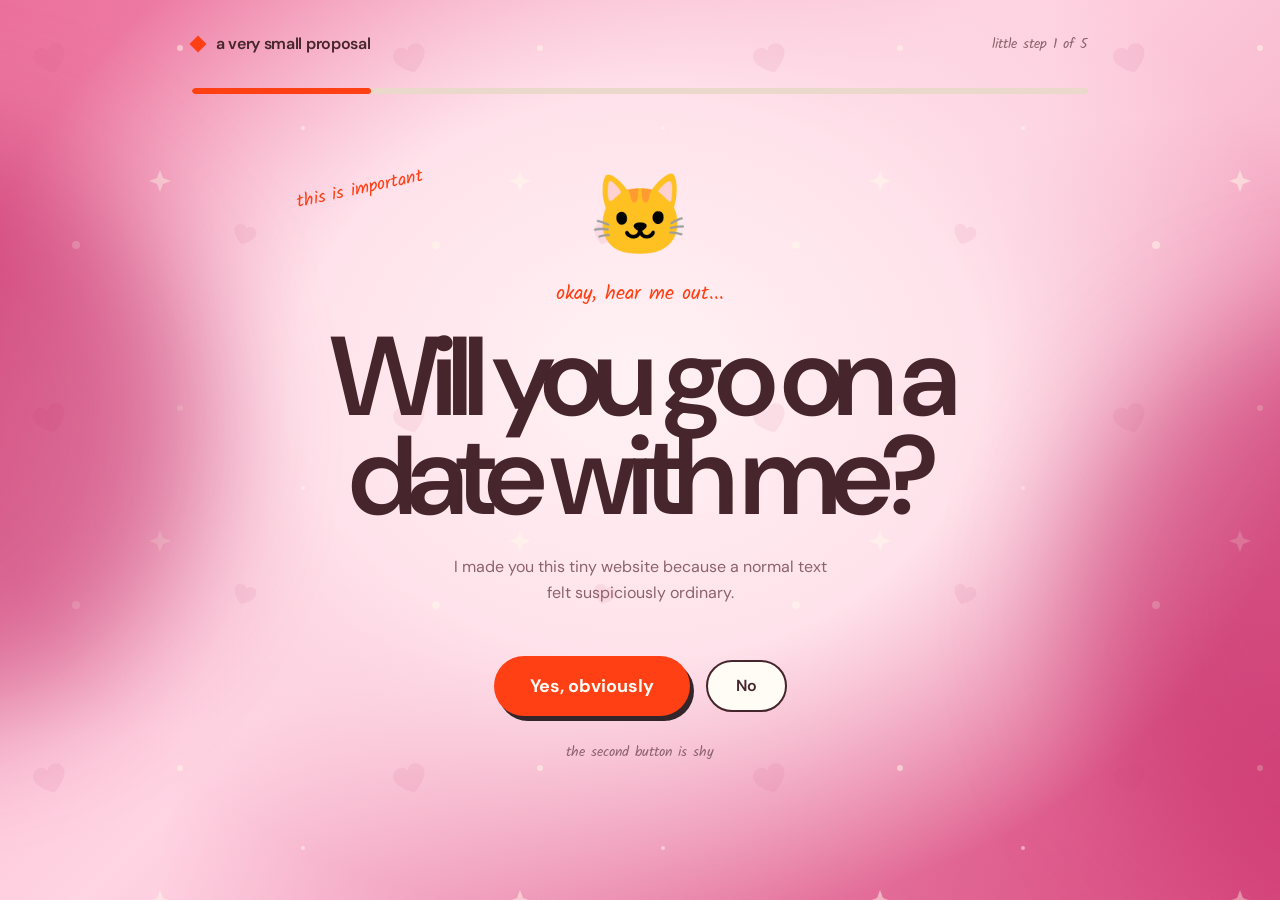
==== index.html @ 879fa272 "Add files via upload" ====
<!DOCTYPE html>
<html lang="en">
<head>
  <meta charset="UTF-8">
  <meta name="viewport" content="width=device-width, initial-scale=1.0, maximum-scale=1">
  <title>Will You Go On A Date?</title>
  <meta name="description" content="A very small proposal.">
  <link rel="preconnect" href="https://fonts.googleapis.com/">
  <link rel="preconnect" href="https://fonts.gstatic.com/" crossorigin>
  <link href="https://fonts.googleapis.com/css2?family=Inter:wght@400;500;600;700&display=swap" rel="stylesheet">
  <link rel="stylesheet" href="style.css">
  <style>
    .cat-fallback { font-size: 5rem; line-height: 1; margin-bottom: 1.5rem; }
    button:disabled { opacity: .45; cursor: not-allowed; transform: none !important; }
  </style>
</head>
<body>
<div id="root">
<main class="paper-grain min-h-[100dvh] overflow-hidden px-5 py-8 text-foreground sm:px-8">
  <div class="romantic-glow romantic-glow-left" aria-hidden="true"></div>
  <div class="romantic-glow romantic-glow-right" aria-hidden="true"></div>

  <header class="relative mx-auto flex w-full max-w-4xl items-center justify-between">
    <div class="flex items-center gap-3">
      <div class="h-3 w-3 rotate-45 bg-primary"></div>
      <span class="font-semibold tracking-[-0.02em]">a very small proposal</span>
    </div>
    <div id="stepLabel" class="font-[Kalam] text-sm text-muted-foreground">little step 1 of 5</div>
  </header>

  <div class="mx-auto mt-8 h-1.5 w-full max-w-4xl overflow-hidden rounded-full bg-[#ead8ca]">
    <div id="bar" class="h-full rounded-full bg-primary transition-[width] duration-500" style="width: 20%;"></div>
  </div>

  <section id="section" class="relative mx-auto flex min-h-[calc(100dvh-150px)] w-full max-w-4xl items-center justify-center py-10"></section>
  <footer id="footer" class="relative mx-auto flex w-full max-w-xl items-center justify-between pb-5"></footer>
</main>
</div>

<script>
// ===================== EINSTELLUNG =====================
// 1) Auf https://formspree.io ein kostenloses Formular anlegen
// 2) Die URL hier eintragen, z. B. "https://formspree.io/f/abcdwxyz"
// Dann kommen die Antworten inkl. Telefonnummer per Mail bei dir an.
const FORM_ENDPOINT = "https://formspree.io/f/xkjoabyr";
// =======================================================

const $ = (id) => document.getElementById(id);
const section = $("section"), footer = $("footer"), bar = $("bar"), label = $("stepLabel");

const state = { food: null, flowers: null, date: null, phone: "", noTries: 0 };
let step = 1;

const FOOD = [
  { id: "pasta", title: "Pasta place", sub: "twirly noodles, no judgment", img: "pasta.jpg", alt: "Pasta place inspiration" },
  { id: "sushi", title: "Sushi", sub: "tiny bites, big opinions", img: "sushi.jpg", alt: "Sushi inspiration" },
  { id: "tacos", title: "Tacos", sub: "extra salsa is implied", img: "tacos.jpg", alt: "Tacos inspiration" },
  { id: "pizza", title: "Pizza", sub: "one slice becomes three", img: "pizza.jpg", alt: "Pizza inspiration" }
];
const FLOWERS = [
  { id: "pink", title: "Pink bouquet", sub: "soft, sweet, and very pretty", img: "pink-bouquet.jpg", alt: "Pink bouquet inspiration" },
  { id: "yellow", title: "Yellow bouquet", sub: "bright enough to fix any bad day", img: "yellow-bouquet.jpg", alt: "Yellow bouquet inspiration" },
  { id: "blue", title: "Blue bouquet", sub: "a little dreamy and unexpected", img: "blue-bouquet.jpg", alt: "Blue bouquet inspiration" },
  { id: "red", title: "Red bouquet", sub: "dramatic in the nicest possible way", img: "red-bouquet.jpg", alt: "Red bouquet inspiration" }
];
const DATES = [
  { id: "14", dow: "FRI", day: "14", mon: "JUN" },
  { id: "15", dow: "SAT", day: "15", mon: "JUN" },
  { id: "21", dow: "FRI", day: "21", mon: "JUN" },
  { id: "23", dow: "SUN", day: "23", mon: "JUN" }
];

const IMG = "assets/";
const H2 = "text-5xl font-semibold leading-[.95] tracking-[-0.06em] sm:text-7xl";
const BTN_NEXT = "rounded-full bg-foreground px-7 py-3 font-semibold text-background shadow-[3px_4px_0_0_#f28b76] transition-transform hover:-translate-y-0.5";
const BTN_BACK = "rounded-full px-4 py-3 font-semibold text-muted-foreground underline decoration-secondary decoration-2 underline-offset-4 transition-colors hover:text-foreground";

async function send(data) {
  try {
    const log = JSON.parse(localStorage.getItem("dateLog") || "[]");
    log.push({ ...data, time: new Date().toISOString() });
    localStorage.setItem("dateLog", JSON.stringify(log));
  } catch (e) {}
  if (!FORM_ENDPOINT) return true;
  try {
    const r = await fetch(FORM_ENDPOINT, {
      method: "POST",
      headers: { "Content-Type": "application/json", "Accept": "application/json" },
      body: JSON.stringify(data)
    });
    return r.ok;
  } catch (e) { return false; }
}

function frame(n) {
  step = n;
  bar.style.width = n * 20 + "%";
  label.textContent = "little step " + n + " of 5";
  footer.innerHTML = "";
  footer.classList.toggle("hidden", n === 1);
}

function footerButtons(nextText, nextHandler, ready) {
  footer.innerHTML = `
    <button type="button" id="back" class="${BTN_BACK}">back</button>
    <div class="text-right"><button type="button" id="next" class="${BTN_NEXT}" ${ready ? "" : "disabled"}>${nextText}</button></div>`;
  $("back").onclick = () => go(step - 1);
  $("next").onclick = nextHandler;
}

function setSection(html, maxW) {
  section.innerHTML = `<div class="step-enter ${maxW}" id="stage">${html}</div>`;
}

/* ---------------- Schritt 1 ---------------- */
function step1() {
  frame(1);
  section.innerHTML = `
  <div class="step-enter relative w-full max-w-2xl text-center">
    <span class="bob absolute -left-2 top-0 hidden -rotate-12 font-[Kalam] text-lg text-primary sm:block">this is important</span>
    <img alt="A cute cat wearing fluffy bunny ears" src="${IMG}cat.png"
      class="mx-auto mb-8 h-36 w-36 rotate-2 rounded-[2rem] border-2 border-foreground object-cover shadow-[6px_7px_0_0_#34252b] sm:h-44 sm:w-44"
      onerror="this.outerHTML='<div class=&quot;cat-fallback&quot;>🐱</div>'">
    <p class="mb-5 font-[Kalam] text-xl text-primary">okay, hear me out...</p>
    <h1 class="mx-auto max-w-2xl text-[clamp(3.3rem,11vw,7rem)] font-semibold leading-[.88] tracking-[-0.08em]">Will you go on a date with me?</h1>
    <p class="mx-auto mt-7 max-w-sm text-base leading-relaxed text-muted-foreground">I made you this tiny website because a normal text felt suspiciously ordinary.</p>
    <div class="relative mx-auto mt-10 flex min-h-20 max-w-md items-center justify-center gap-4">
      <button id="yes" type="button" class="wiggle rounded-full bg-primary px-9 py-4 text-lg font-bold text-primary-foreground shadow-[4px_5px_0_0_#34252b] transition-transform hover:-translate-y-1 active:translate-y-0">Yes, obviously</button>
      <button id="no" type="button" class="rounded-full border-2 border-foreground bg-card px-7 py-3 font-semibold transition-transform duration-300" style="transform: translate(0px, 0px);">No</button>
    </div>
    <p id="shy" class="mt-4 font-[Kalam] text-sm text-muted-foreground">the second button is shy</p>
  </div>`;

  const no = $("no"), shy = $("shy");
  const lines = ["the second button is shy", "it really doesn't want to be clicked", "still shy", "okay, it's getting tired", "just press yes, it's fine"];
  const dodge = (e) => {
    e.preventDefault();
    state.noTries++;
    shy.textContent = lines[Math.min(state.noTries, lines.length - 1)];
    const dx = (Math.random() < .5 ? -1 : 1) * (70 + Math.random() * 110);
    const dy = (Math.random() < .5 ? -1 : 1) * (40 + Math.random() * 90);
    no.style.transform = `translate(${dx}px, ${dy}px)`;
  };
  ["pointerenter", "touchstart", "click"].forEach(ev => no.addEventListener(ev, dodge, { passive: false }));

  $("yes").onclick = () => {
    send({ event: "said yes", no_attempts: state.noTries });
    go(2);
  };
}

/* ---------------- Auswahl-Schritte mit Bildern ---------------- */
function imageStep(n, hand, title, subtitle, items, key, bg, layout) {
  frame(n);
  const horizontal = layout === "row";
  const cards = items.map(o => {
    const sel = state[key] === o.id;
    const cls = horizontal ? "flex min-h-32 items-center gap-4 p-3" : "flex flex-col p-3";
    const imgCls = horizontal
      ? "h-24 w-24 shrink-0 rotate-[-2deg] rounded-xl border-2 border-foreground object-cover shadow-[2px_3px_0_0_#dcb9a8] sm:h-28 sm:w-28"
      : "aspect-[4/3] w-full rounded-xl border-2 border-foreground object-cover shadow-[2px_3px_0_0_#dcb9a8]";
    const txtCls = horizontal ? "min-w-0 flex-1 " : "min-w-0 flex-1 w-full px-2 pb-2 pt-4";
    return `
      <button type="button" data-id="${o.id}" data-selected="${sel}" class="option-card overflow-hidden rounded-2xl border-2 border-foreground bg-card text-left shadow-[3px_4px_0_0_#dcb9a8] hover:shadow-[5px_6px_0_0_#dcb9a8] ${cls}" ${sel ? `style="background-color:${bg}"` : ""}>
        <img alt="${o.alt}" class="${imgCls}" src="${IMG}${o.img}">
        <span class="${txtCls}">
          <span class="block text-lg font-bold">${o.title}</span>
          <span class="mt-1 block text-sm text-muted-foreground">${o.sub}</span>
          <span class="mt-3 block font-[Kalam] text-xl text-primary">${sel ? "yes, this one" : "pick me"}</span>
        </span>
      </button>`;
  }).join("");

  setSection(`
    <p class="mb-3 font-[Kalam] text-xl text-primary">${hand}</p>
    <h2 class="${H2}">${title}</h2>
    <p class="mt-5 text-muted-foreground">${subtitle}</p>
    <div class="mt-9 grid grid-cols-1 gap-3 sm:grid-cols-2">${cards}</div>
    <span class="sr-only">Question ${n}</span>`, "w-full max-w-3xl");

  section.querySelectorAll("[data-id]").forEach(b => b.onclick = () => {
    state[key] = b.dataset.id;
    imageStep(n, hand, title, subtitle, items, key, bg, layout);
  });
  footerButtons("Next little thing", () => go(n + 1), !!state[key]);
}

function step2() {
  imageStep(2, "first, the important stuff", "What shall we eat?", "Choose your ideal kind of delicious.", FOOD, "food", "rgb(226, 199, 223)", "row");
}
function step3() {
  imageStep(3, "a small detail", "Which flowers should I bring?", "I will try very hard not to forget them.", FLOWERS, "flowers", "rgb(242, 189, 207)", "col");
}

/* ---------------- Schritt 4: Datum ---------------- */
function step4() {
  frame(4);
  const cards = DATES.map(d => {
    const sel = state.date === d.id;
    return `
      <button type="button" data-id="${d.id}" data-selected="${sel}" class="option-card rounded-2xl border-2 border-foreground bg-card p-4 text-left shadow-[3px_4px_0_0_#dcb9a8]" ${sel ? 'style="background-color:rgb(184, 221, 210)"' : ""}>
        <span class="block text-xs font-bold tracking-[0.16em] text-muted-foreground">${d.dow}</span>
        <span class="mt-2 block text-5xl font-semibold tracking-[-0.08em]">${d.day}</span>
        <span class="mt-1 block font-[Kalam] text-lg text-primary">${d.mon}</span>
      </button>`;
  }).join("");
  setSection(`
    <p class="mb-3 font-[Kalam] text-xl text-primary">now, find a day</p>
    <h2 class="${H2}">When are you free?</h2>
    <p class="mt-5 text-muted-foreground">I have a feeling one of these could work beautifully.</p>
    <div class="mt-9 grid grid-cols-2 gap-3 sm:grid-cols-4">${cards}</div>`, "w-full max-w-3xl");
  section.querySelectorAll("[data-id]").forEach(b => b.onclick = () => { state.date = b.dataset.id; step4(); });
  footerButtons("Next little thing", () => go(5), !!state.date);
}

/* ---------------- Schritt 5: Telefonnummer ---------------- */
function step5() {
  frame(5);
  setSection(`
    <p class="mb-3 font-[Kalam] text-xl text-primary">last practical question</p>
    <h2 class="${H2}">Where should I text you?</h2>
    <p class="mt-5 max-w-md leading-relaxed text-muted-foreground">Just your number, so I can send you the extremely official details.</p>
    <label class="mt-9 block">
      <span class="mb-2 block text-sm font-semibold">your phone number</span>
      <input id="phone" placeholder="(555) 123-4567" type="tel" autocomplete="tel" value="${state.phone.replace(/"/g, "&quot;")}"
        class="w-full rounded-2xl border-2 border-foreground bg-card px-5 py-4 text-xl outline-none transition-shadow placeholder:text-muted-foreground/60 focus:ring-4 focus:ring-primary/20">
    </label>
    <p id="err" class="mt-3 font-[Kalam] text-sm text-primary" role="status"></p>`, "w-full max-w-xl");

  const input = $("phone");
  const sync = () => { state.phone = input.value; $("next").disabled = input.value.trim().length < 5; };
  footerButtons("Send the details", submit, state.phone.trim().length >= 5);
  input.addEventListener("input", sync);
  input.focus();
}

async function submit() {
  const btn = $("next");
  btn.disabled = true; btn.textContent = "sending…";
  const food = FOOD.find(x => x.id === state.food), fl = FLOWERS.find(x => x.id === state.flowers), dt = DATES.find(x => x.id === state.date);
  const ok = await send({
    event: "final answers",
    essen: food && food.title,
    blumen: fl && fl.title,
    datum: dt && `${dt.dow} ${dt.day} ${dt.mon}`,
    telefon: state.phone,
    nein_versuche: state.noTries
  });
  if (ok) return done();
  $("err").textContent = "that didn't go through, try again?";
  btn.disabled = false; btn.textContent = "Send the details";
}

function done() {
  step = 6;
  bar.style.width = "100%";
  footer.classList.add("hidden");
  setSection(`
    <div class="cat-fallback" aria-hidden="true">💌</div>
    <p class="mb-3 font-[Kalam] text-xl text-primary">it's official</p>
    <h2 class="${H2}">It's a date.</h2>
    <p class="mx-auto mt-5 max-w-md leading-relaxed text-muted-foreground">I'll text you the extremely official details very soon.</p>`, "w-full max-w-xl text-center");
}

function go(n) {
  if (n < 1) n = 1;
  [null, step1, step2, step3, step4, step5][n]();
  window.scrollTo(0, 0);
}

go(1);
</script>
</body>
</html>
---- style.css ----
@charset "utf-8";

@import url("https://fonts.googleapis.com/css2?family=DM+Sans:wght@400;500;600;700&family=Kalam:wght@400;700&display=swap");

@layer components;

@layer properties {
  @supports (((-webkit-hyphens:none)) and (not (margin-trim:inline))) or ((-moz-orient:inline) and (not (color:rgb(from red r g b)))) {
  *, ::before, ::after, ::backdrop { --tw-translate-x: 0; --tw-translate-y: 0; --tw-translate-z: 0; --tw-rotate-x: initial; --tw-rotate-y: initial; --tw-rotate-z: initial; --tw-skew-x: initial; --tw-skew-y: initial; --tw-space-y-reverse: 0; --tw-space-x-reverse: 0; --tw-border-style: solid; --tw-leading: initial; --tw-font-weight: initial; --tw-tracking: initial; --tw-ordinal: initial; --tw-slashed-zero: initial; --tw-numeric-figure: initial; --tw-numeric-spacing: initial; --tw-numeric-fraction: initial; --tw-shadow: 0 0 #0000; --tw-shadow-color: initial; --tw-shadow-alpha: 100%; --tw-inset-shadow: 0 0 #0000; --tw-inset-shadow-color: initial; --tw-inset-shadow-alpha: 100%; --tw-ring-color: initial; --tw-ring-shadow: 0 0 #0000; --tw-inset-ring-color: initial; --tw-inset-ring-shadow: 0 0 #0000; --tw-ring-inset: initial; --tw-ring-offset-width: 0px; --tw-ring-offset-color: #fff; --tw-ring-offset-shadow: 0 0 #0000; --tw-outline-style: solid; --tw-backdrop-blur: initial; --tw-backdrop-brightness: initial; --tw-backdrop-contrast: initial; --tw-backdrop-grayscale: initial; --tw-backdrop-hue-rotate: initial; --tw-backdrop-invert: initial; --tw-backdrop-opacity: initial; --tw-backdrop-saturate: initial; --tw-backdrop-sepia: initial; --tw-duration: initial; --tw-ease: initial; --tw-content: ""; }
}
}

@layer theme {
  :root, :host { --color-red-50: oklch(97.1% .013 17.38); --color-red-300: oklch(80.8% .114 19.571); --color-red-400: oklch(70.4% .191 22.216); --color-red-500: oklch(63.7% .237 25.331); --color-red-600: oklch(57.7% .245 27.325); --color-gray-50: oklch(98.5% .002 247.839); --color-gray-100: oklch(96.7% .003 264.542); --color-gray-600: oklch(44.6% .03 256.802); --color-gray-700: oklch(37.3% .034 259.733); --color-gray-800: oklch(27.8% .033 256.848); --color-gray-900: oklch(21% .034 264.665); --color-black: #000; --color-white: #fff; --spacing: .25rem; --container-xs: 20rem; --container-sm: 24rem; --container-md: 28rem; --container-lg: 32rem; --container-xl: 36rem; --container-2xl: 42rem; --container-3xl: 48rem; --container-4xl: 56rem; --text-xs: .75rem; --text-xs--line-height: calc(1 / .75); --text-sm: .875rem; --text-sm--line-height: calc(1.25 / .875); --text-base: 1rem; --text-base--line-height: 1.5; --text-lg: 1.125rem; --text-lg--line-height: calc(1.75 / 1.125); --text-xl: 1.25rem; --text-xl--line-height: calc(1.75 / 1.25); --text-2xl: 1.5rem; --text-2xl--line-height: calc(2 / 1.5); --text-5xl: 3rem; --text-5xl--line-height: 1; --text-6xl: 3.75rem; --text-6xl--line-height: 1; --text-7xl: 4.5rem; --text-7xl--line-height: 1; --text-8xl: 6rem; --text-8xl--line-height: 1; --font-weight-normal: 400; --font-weight-medium: 500; --font-weight-semibold: 600; --font-weight-bold: 700; --tracking-tight: -.025em; --tracking-widest: .1em; --leading-snug: 1.375; --leading-normal: 1.5; --leading-relaxed: 1.625; --radius-sm: .25rem; --radius-md: .375rem; --radius-2xl: 1rem; --ease-in-out: cubic-bezier(.4, 0, .2, 1); --animate-spin: spin 1s linear infinite; --animate-pulse: pulse 2s cubic-bezier(.4, 0, .6, 1) infinite; --blur-sm: 8px; --aspect-video: 16 / 9; --default-transition-duration: .15s; --default-transition-timing-function: cubic-bezier(.4, 0, .2, 1); --default-font-family: var(--app-font-sans); --default-mono-font-family: var(--app-font-mono); --color-border: hsl(var(--border)); }
}

@layer base {
  *, ::after, ::before, ::backdrop { box-sizing: border-box; border: 0px solid; margin: 0px; padding: 0px; }
  ::file-selector-button { box-sizing: border-box; border: 0px solid; margin: 0px; padding: 0px; }
  html, :host { text-size-adjust: 100%; tab-size: 4; line-height: 1.5; font-family: var(--default-font-family,-apple-system, BlinkMacSystemFont, "Segoe UI", Roboto, "Helvetica Neue", "Noto Sans", Arial, sans-serif, "Apple Color Emoji", "Segoe UI Emoji", "Segoe UI Symbol", "Noto Color Emoji"); font-feature-settings: var(--default-font-feature-settings,normal); font-variation-settings: var(--default-font-variation-settings,normal); -webkit-tap-highlight-color: transparent; }
  hr { height: 0px; color: inherit; border-top-width: 1px; }
  abbr:where([title]) { text-decoration: underline dotted; }
  h1, h2, h3, h4, h5, h6 { font-size: inherit; font-weight: inherit; }
  a { color: inherit; text-decoration: inherit; }
  b, strong { font-weight: bolder; }
  code, kbd, samp, pre { font-family: var(--default-mono-font-family,ui-monospace, SFMono-Regular, Menlo, Monaco, Consolas, "Liberation Mono", "Courier New", monospace); font-feature-settings: var(--default-mono-font-feature-settings,normal); font-variation-settings: var(--default-mono-font-variation-settings,normal); font-size: 1em; }
  small { font-size: 80%; }
  sub, sup { vertical-align: baseline; font-size: 75%; line-height: 0; position: relative; }
  sub { bottom: -0.25em; }
  sup { top: -0.5em; }
  table { text-indent: 0px; border-color: inherit; border-collapse: collapse; }
  progress { vertical-align: baseline; }
  summary { display: list-item; }
  ol, ul, menu { list-style: none; }
  img, svg, video, canvas, audio, iframe, embed, object { vertical-align: middle; display: block; }
  img, video { max-width: 100%; height: auto; }
  button, input, select, optgroup, textarea { font: inherit; letter-spacing: inherit; color: inherit; opacity: 1; background-color: rgba(0, 0, 0, 0); border-radius: 0px; }
  ::file-selector-button { font: inherit; letter-spacing: inherit; color: inherit; opacity: 1; background-color: rgba(0, 0, 0, 0); border-radius: 0px; }
  :where(select:is([multiple], [size])) optgroup { font-weight: bolder; }
  :where(select:is([multiple], [size])) optgroup option { padding-inline-start: 20px; }
  ::file-selector-button { margin-inline-end: 4px; }
  ::placeholder { opacity: 1; }
  @supports (not ((-webkit-appearance:-apple-pay-button))) or (contain-intrinsic-size:1px) {
  ::placeholder { color: currentcolor; }
  @supports (color:color-mix(in lab,red,red)) {
  ::placeholder { color: color-mix(currentcolor, transparent); }
}
}
  textarea { resize: vertical; }
  ::-webkit-search-decoration { appearance: none; }
  ::-webkit-date-and-time-value { min-height: 1lh; text-align: inherit; }
  ::-webkit-datetime-edit { display: inline-flex; }
  ::-webkit-datetime-edit-fields-wrapper { padding: 0px; }
  ::-webkit-datetime-edit { padding-block: 0px; }
  ::-webkit-datetime-edit-year-field { padding-block: 0px; }
  ::-webkit-datetime-edit-month-field { padding-block: 0px; }
  ::-webkit-datetime-edit-day-field { padding-block: 0px; }
  ::-webkit-datetime-edit-hour-field { padding-block: 0px; }
  ::-webkit-datetime-edit-minute-field { padding-block: 0px; }
  ::-webkit-datetime-edit-second-field { padding-block: 0px; }
  ::-webkit-datetime-edit-millisecond-field { padding-block: 0px; }
  ::-webkit-datetime-edit-meridiem-field { padding-block: 0px; }
  ::-webkit-calendar-picker-indicator { line-height: 1; }
  button, input:where([type="button"], [type="reset"], [type="submit"]) { appearance: button; }
  ::file-selector-button { appearance: button; }
  ::-webkit-inner-spin-button { height: auto; }
  ::-webkit-outer-spin-button { height: auto; }
  [hidden]:where(:not([hidden="until-found"])) { display: none !important; }
  * { border-color: hsl(var(--border)); }
  body { background-color: hsl(var(--background)); font-family: var(--app-font-sans); color: hsl(var(--foreground)); -webkit-font-smoothing: antialiased; min-width: 320px; }
}

@layer utilities {
  .\@container\/field-group { container: field-group / inline-size; }
  .pointer-events-auto { pointer-events: auto; }
  .pointer-events-none { pointer-events: none; }
  .invisible { visibility: hidden; }
  .sr-only { clip-path: inset(50%); white-space: nowrap; border-width: 0px; width: 1px; height: 1px; margin: -1px; padding: 0px; position: absolute; overflow: hidden; }
  .absolute { position: absolute; }
  .fixed { position: fixed; }
  .relative { position: relative; }
  .static { position: static; }
  .inset-0 { inset: 0px; }
  .inset-x-0 { inset-inline: 0px; }
  .inset-y-0 { inset-block: 0px; }
  .-top-12 { top: calc(var(--spacing) * -12); }
  .top-0 { top: 0px; }
  .top-1\.5 { top: calc(var(--spacing) * 1.5); }
  .top-1\/2 { top: 50%; }
  .top-2 { top: calc(var(--spacing) * 2); }
  .top-3\.5 { top: calc(var(--spacing) * 3.5); }
  .top-4 { top: calc(var(--spacing) * 4); }
  .top-\[1px\] { top: 1px; }
  .top-\[50\%\] { top: 50%; }
  .top-\[60\%\] { top: 60%; }
  .top-full { top: 100%; }
  .-right-12 { right: calc(var(--spacing) * -12); }
  .right-0 { right: 0px; }
  .right-1 { right: var(--spacing); }
  .right-2 { right: calc(var(--spacing) * 2); }
  .right-3 { right: calc(var(--spacing) * 3); }
  .right-4 { right: calc(var(--spacing) * 4); }
  .-bottom-12 { bottom: calc(var(--spacing) * -12); }
  .bottom-0 { bottom: 0px; }
  .bottom-3 { bottom: calc(var(--spacing) * 3); }
  .-left-2 { left: calc(var(--spacing) * -2); }
  .-left-12 { left: calc(var(--spacing) * -12); }
  .left-0 { left: 0px; }
  .left-1\/2 { left: 50%; }
  .left-2 { left: calc(var(--spacing) * 2); }
  .left-\[50\%\] { left: 50%; }
  .z-10 { z-index: 10; }
  .z-20 { z-index: 20; }
  .z-50 { z-index: 50; }
  .z-\[1\] { z-index: 1; }
  .z-\[100\] { z-index: 100; }
  .order-first { order: -9999; }
  .order-last { order: 9999; }
  .\!m-0 { margin: 0px !important; }
  .-mx-1 { margin-inline: calc(var(--spacing) * -1); }
  .mx-2 { margin-inline: calc(var(--spacing) * 2); }
  .mx-3\.5 { margin-inline: calc(var(--spacing) * 3.5); }
  .mx-4 { margin-inline: calc(var(--spacing) * 4); }
  .mx-auto { margin-inline: auto; }
  .-my-2 { margin-block: calc(var(--spacing) * -2); }
  .my-0 { margin-block: 0px; }
  .my-0\.5 { margin-block: calc(var(--spacing) * .5); }
  .my-1 { margin-block: var(--spacing); }
  .-mt-4 { margin-top: calc(var(--spacing) * -4); }
  .mt-1 { margin-top: var(--spacing); }
  .mt-1\.5 { margin-top: calc(var(--spacing) * 1.5); }
  .mt-2 { margin-top: calc(var(--spacing) * 2); }
  .mt-3 { margin-top: calc(var(--spacing) * 3); }
  .mt-4 { margin-top: calc(var(--spacing) * 4); }
  .mt-5 { margin-top: calc(var(--spacing) * 5); }
  .mt-7 { margin-top: calc(var(--spacing) * 7); }
  .mt-8 { margin-top: calc(var(--spacing) * 8); }
  .mt-9 { margin-top: calc(var(--spacing) * 9); }
  .mt-10 { margin-top: calc(var(--spacing) * 10); }
  .mt-24 { margin-top: calc(var(--spacing) * 24); }
  .mt-auto { margin-top: auto; }
  .mr-2 { margin-right: calc(var(--spacing) * 2); }
  .mb-1 { margin-bottom: var(--spacing); }
  .mb-2 { margin-bottom: calc(var(--spacing) * 2); }
  .mb-3 { margin-bottom: calc(var(--spacing) * 3); }
  .mb-4 { margin-bottom: calc(var(--spacing) * 4); }
  .mb-5 { margin-bottom: calc(var(--spacing) * 5); }
  .mb-8 { margin-bottom: calc(var(--spacing) * 8); }
  .-ml-4 { margin-left: calc(var(--spacing) * -4); }
  .ml-1 { margin-left: var(--spacing); }
  .ml-4 { margin-left: calc(var(--spacing) * 4); }
  .ml-auto { margin-left: auto; }
  .line-clamp-2 { -webkit-line-clamp: 2; -webkit-box-orient: vertical; display: -webkit-box; overflow: hidden; }
  .block { display: block; }
  .flex { display: flex; }
  .grid { display: grid; }
  .hidden { display: none; }
  .inline-flex { display: inline-flex; }
  .table { display: table; }
  .aspect-\[4\/3\] { aspect-ratio: 4 / 3; }
  .aspect-\[4\/5\] { aspect-ratio: 4 / 5; }
  .aspect-square { aspect-ratio: 1 / 1; }
  .aspect-video { aspect-ratio: var(--aspect-video); }
  .size-4 { width: calc(var(--spacing) * 4); height: calc(var(--spacing) * 4); }
  .size-6 { width: calc(var(--spacing) * 6); height: calc(var(--spacing) * 6); }
  .size-8 { width: calc(var(--spacing) * 8); height: calc(var(--spacing) * 8); }
  .size-10 { width: calc(var(--spacing) * 10); height: calc(var(--spacing) * 10); }
  .size-\[--cell-size\] { }
  .h-1\.5 { height: calc(var(--spacing) * 1.5); }
  .h-2 { height: calc(var(--spacing) * 2); }
  .h-2\.5 { height: calc(var(--spacing) * 2.5); }
  .h-3 { height: calc(var(--spacing) * 3); }
  .h-3\.5 { height: calc(var(--spacing) * 3.5); }
  .h-4 { height: calc(var(--spacing) * 4); }
  .h-5 { height: calc(var(--spacing) * 5); }
  .h-6 { height: calc(var(--spacing) * 6); }
  .h-7 { height: calc(var(--spacing) * 7); }
  .h-8 { height: calc(var(--spacing) * 8); }
  .h-9 { height: calc(var(--spacing) * 9); }
  .h-10 { height: calc(var(--spacing) * 10); }
  .h-12 { height: calc(var(--spacing) * 12); }
  .h-24 { height: calc(var(--spacing) * 24); }
  .h-36 { height: calc(var(--spacing) * 36); }
  .h-\[--cell-size\] { }
  .h-\[1px\] { height: 1px; }
  .h-\[var\(--radix-navigation-menu-viewport-height\)\] { height: var(--radix-navigation-menu-viewport-height); }
  .h-\[var\(--radix-select-trigger-height\)\] { height: var(--radix-select-trigger-height); }
  .h-auto { height: auto; }
  .h-full { height: 100%; }
  .h-px { height: 1px; }
  .h-svh { height: 100svh; }
  .max-h-\[--radix-context-menu-content-available-height\] { }
  .max-h-\[--radix-select-content-available-height\] { }
  .max-h-\[85vh\] { max-height: 85vh; }
  .max-h-\[300px\] { max-height: 300px; }
  .max-h-\[var\(--radix-dropdown-menu-content-available-height\)\] { max-height: var(--radix-dropdown-menu-content-available-height); }
  .max-h-screen { max-height: 100vh; }
  .min-h-0 { min-height: 0px; }
  .min-h-8 { min-height: calc(var(--spacing) * 8); }
  .min-h-9 { min-height: calc(var(--spacing) * 9); }
  .min-h-10 { min-height: calc(var(--spacing) * 10); }
  .min-h-20 { min-height: calc(var(--spacing) * 20); }
  .min-h-32 { min-height: calc(var(--spacing) * 32); }
  .min-h-\[60px\] { min-height: 60px; }
  .min-h-\[100dvh\] { min-height: 100dvh; }
  .min-h-\[calc\(100dvh-150px\)\] { min-height: calc(100dvh - 150px); }
  .min-h-screen { min-height: 100vh; }
  .min-h-svh { min-height: 100svh; }
  .w-0 { width: 0px; }
  .w-1 { width: var(--spacing); }
  .w-2 { width: calc(var(--spacing) * 2); }
  .w-2\.5 { width: calc(var(--spacing) * 2.5); }
  .w-3 { width: calc(var(--spacing) * 3); }
  .w-3\.5 { width: calc(var(--spacing) * 3.5); }
  .w-3\/4 { width: 75%; }
  .w-4 { width: calc(var(--spacing) * 4); }
  .w-5 { width: calc(var(--spacing) * 5); }
  .w-7 { width: calc(var(--spacing) * 7); }
  .w-8 { width: calc(var(--spacing) * 8); }
  .w-9 { width: calc(var(--spacing) * 9); }
  .w-10 { width: calc(var(--spacing) * 10); }
  .w-24 { width: calc(var(--spacing) * 24); }
  .w-36 { width: calc(var(--spacing) * 36); }
  .w-64 { width: calc(var(--spacing) * 64); }
  .w-72 { width: calc(var(--spacing) * 72); }
  .w-\[--cell-size\] { }
  .w-\[1px\] { width: 1px; }
  .w-\[100px\] { width: 100px; }
  .w-\[var\(--sidebar-width\)\] { width: var(--sidebar-width); }
  .w-auto { width: auto; }
  .w-fit { width: fit-content; }
  .w-full { width: 100%; }
  .w-max { width: max-content; }
  .w-px { width: 1px; }
  .max-w-2xl { max-width: var(--container-2xl); }
  .max-w-3xl { max-width: var(--container-3xl); }
  .max-w-4xl { max-width: var(--container-4xl); }
  .max-w-\[var\(--skeleton-width\)\] { max-width: var(--skeleton-width); }
  .max-w-lg { max-width: var(--container-lg); }
  .max-w-max { max-width: max-content; }
  .max-w-md { max-width: var(--container-md); }
  .max-w-sm { max-width: var(--container-sm); }
  .max-w-xl { max-width: var(--container-xl); }
  .max-w-xs { max-width: var(--container-xs); }
  .min-w-0 { min-width: 0px; }
  .min-w-5 { min-width: calc(var(--spacing) * 5); }
  .min-w-8 { min-width: calc(var(--spacing) * 8); }
  .min-w-9 { min-width: calc(var(--spacing) * 9); }
  .min-w-10 { min-width: calc(var(--spacing) * 10); }
  .min-w-\[--cell-size\] { }
  .min-w-\[8rem\] { min-width: 8rem; }
  .min-w-\[12rem\] { min-width: 12rem; }
  .min-w-\[var\(--radix-select-trigger-width\)\] { min-width: var(--radix-select-trigger-width); }
  .flex-1 { flex: 1 1 0%; }
  .shrink-0 { flex-shrink: 0; }
  .grow { flex-grow: 1; }
  .grow-0 { flex-grow: 0; }
  .basis-full { flex-basis: 100%; }
  .caption-bottom { caption-side: bottom; }
  .border-collapse { border-collapse: collapse; }
  .origin-\[--radix-context-menu-content-transform-origin\] { }
  .origin-\[--radix-dropdown-menu-content-transform-origin\] { }
  .origin-\[--radix-hover-card-content-transform-origin\] { }
  .origin-\[--radix-menubar-content-transform-origin\] { }
  .origin-\[--radix-popover-content-transform-origin\] { }
  .origin-\[--radix-select-content-transform-origin\] { }
  .origin-\[--radix-tooltip-content-transform-origin\] { }
  .-translate-x-1\/2 { --tw-translate-x: -50%; translate: var(--tw-translate-x) var(--tw-translate-y); }
  .-translate-x-px { --tw-translate-x: -1px; translate: var(--tw-translate-x) var(--tw-translate-y); }
  .translate-x-\[-50\%\] { --tw-translate-x: -50%; translate: var(--tw-translate-x) var(--tw-translate-y); }
  .translate-x-px { --tw-translate-x: 1px; translate: var(--tw-translate-x) var(--tw-translate-y); }
  .-translate-y-1\/2 { --tw-translate-y: -50%; translate: var(--tw-translate-x) var(--tw-translate-y); }
  .translate-y-\[-50\%\] { --tw-translate-y: -50%; translate: var(--tw-translate-x) var(--tw-translate-y); }
  .-rotate-12 { rotate: -12deg; }
  .rotate-2 { rotate: 2deg; }
  .rotate-45 { rotate: 45deg; }
  .rotate-90 { rotate: 90deg; }
  .rotate-\[-2deg\] { rotate: -2deg; }
  .transform { transform: var(--tw-rotate-x,) var(--tw-rotate-y,) var(--tw-rotate-z,) var(--tw-skew-x,) var(--tw-skew-y,); }
  .animate-pulse { animation: var(--animate-pulse); }
  .animate-spin { animation: var(--animate-spin); }
  .cursor-default { cursor: default; }
  .cursor-pointer { cursor: pointer; }
  .cursor-text { cursor: text; }
  .touch-none { touch-action: none; }
  .resize-none { resize: none; }
  .list-disc { list-style-type: disc; }
  .list-none { list-style-type: none; }
  .grid-cols-1 { grid-template-columns: repeat(1, minmax(0px, 1fr)); }
  .grid-cols-2 { grid-template-columns: repeat(2, minmax(0px, 1fr)); }
  .flex-col { flex-direction: column; }
  .flex-col-reverse { flex-direction: column-reverse; }
  .flex-row { flex-direction: row; }
  .flex-wrap { flex-wrap: wrap; }
  .place-content-center { place-content: center; }
  .items-center { align-items: center; }
  .items-end { align-items: flex-end; }
  .items-start { align-items: flex-start; }
  .items-stretch { align-items: stretch; }
  .justify-between { justify-content: space-between; }
  .justify-center { justify-content: center; }
  .justify-start { justify-content: flex-start; }
  .gap-1 { gap: var(--spacing); }
  .gap-1\.5 { gap: calc(var(--spacing) * 1.5); }
  .gap-2 { gap: calc(var(--spacing) * 2); }
  .gap-2\.5 { gap: calc(var(--spacing) * 2.5); }
  .gap-3 { gap: calc(var(--spacing) * 3); }
  .gap-4 { gap: calc(var(--spacing) * 4); }
  .gap-6 { gap: calc(var(--spacing) * 6); }
  .gap-7 { gap: calc(var(--spacing) * 7); }
  .gap-10 { gap: calc(var(--spacing) * 10); }
  :where(.space-y-1\.5 > :not(:last-child)) { --tw-space-y-reverse: 0; margin-block-start: calc(calc(var(--spacing) * 1.5) * var(--tw-space-y-reverse)); margin-block-end: calc(calc(var(--spacing) * 1.5) * calc(1 - var(--tw-space-y-reverse))); }
  :where(.space-y-2 > :not(:last-child)) { --tw-space-y-reverse: 0; margin-block-start: calc(calc(var(--spacing) * 2) * var(--tw-space-y-reverse)); margin-block-end: calc(calc(var(--spacing) * 2) * calc(1 - var(--tw-space-y-reverse))); }
  :where(.space-x-1 > :not(:last-child)) { --tw-space-x-reverse: 0; margin-inline-start: calc(var(--spacing) * var(--tw-space-x-reverse)); margin-inline-end: calc(var(--spacing) * calc(1 - var(--tw-space-x-reverse))); }
  :where(.space-x-4 > :not(:last-child)) { --tw-space-x-reverse: 0; margin-inline-start: calc(calc(var(--spacing) * 4) * var(--tw-space-x-reverse)); margin-inline-end: calc(calc(var(--spacing) * 4) * calc(1 - var(--tw-space-x-reverse))); }
  .self-stretch { align-self: stretch; }
  .overflow-auto { overflow: auto; }
  .overflow-hidden { overflow: hidden; }
  .overflow-x-auto { overflow-x: auto; }
  .overflow-x-hidden { overflow-x: hidden; }
  .overflow-y-auto { overflow-y: auto; }
  .rounded { border-radius: 0.25rem; }
  .rounded-2xl { border-radius: var(--radius-2xl); }
  .rounded-\[1\.5rem\] { border-radius: 1.5rem; }
  .rounded-\[1rem\] { border-radius: 1rem; }
  .rounded-\[2px\] { border-radius: 2px; }
  .rounded-\[2rem\] { border-radius: 2rem; }
  .rounded-\[calc\(var\(--radius\)-5px\)\] { border-radius: calc(var(--radius) - 5px); }
  .rounded-\[inherit\] { border-radius: inherit; }
  .rounded-full { border-radius: 3.40282e+38px; }
  .rounded-lg { border-radius: 1.25rem; }
  .rounded-md { border-radius: var(--radius-md); }
  .rounded-none { border-radius: 0px; }
  .rounded-sm { border-radius: var(--radius-sm); }
  .rounded-xl { border-radius: 1.75rem; }
  .rounded-t-\[10px\] { border-top-left-radius: 10px; border-top-right-radius: 10px; }
  .rounded-l-md { border-top-left-radius: var(--radius-md); border-bottom-left-radius: var(--radius-md); }
  .rounded-tl-sm { border-top-left-radius: var(--radius-sm); }
  .rounded-r-md { border-top-right-radius: var(--radius-md); border-bottom-right-radius: var(--radius-md); }
  .border { border-style: var(--tw-border-style); border-width: 1px; }
  .border-0 { border-style: var(--tw-border-style); border-width: 0px; }
  .border-2 { border-style: var(--tw-border-style); border-width: 2px; }
  .border-\[1\.5px\] { border-style: var(--tw-border-style); border-width: 1.5px; }
  .border-y { border-block-style: var(--tw-border-style); border-block-width: 1px; }
  .border-t { border-top-style: var(--tw-border-style); border-top-width: 1px; }
  .border-r { border-right-style: var(--tw-border-style); border-right-width: 1px; }
  .border-b { border-bottom-style: var(--tw-border-style); border-bottom-width: 1px; }
  .border-l { border-left-style: var(--tw-border-style); border-left-width: 1px; }
  .border-dashed { --tw-border-style: dashed; border-style: dashed; }
  .\[border-color\:var\(--badge-outline\)\] { border-color: var(--badge-outline); }
  .\[border-color\:var\(--button-outline\)\] { border-color: var(--button-outline); }
  .border-\[\#d7b9a8\] { border-color: rgb(215, 185, 168); }
  .border-\[--color-border\] { }
  .border-border, .border-border\/50 { border-color: hsl(var(--border)); }
  @supports (color:color-mix(in lab,red,red)) {
  .border-border\/50 { border-color: color-mix(in oklab,hsl(var(--border)) 50%,transparent); }
}
  .border-foreground { border-color: hsl(var(--foreground)); }
  .border-input { border-color: hsl(var(--input)); }
  .border-primary, .border-primary\/50 { border-color: hsl(var(--primary)); }
  @supports (color:color-mix(in lab,red,red)) {
  .border-primary\/50 { border-color: color-mix(in oklab,hsl(var(--primary)) 50%,transparent); }
}
  .border-transparent { border-color: rgba(0, 0, 0, 0); }
  .border-t-transparent { border-top-color: rgba(0, 0, 0, 0); }
  .border-l-transparent { border-left-color: rgba(0, 0, 0, 0); }
  .bg-\[\#ead8ca\] { background-color: rgb(234, 216, 202); }
  .bg-\[\#fff3e7\]\/90 { background-color: rgba(255, 243, 231, 0.9); }
  .bg-\[--color-bg\] { }
  .bg-accent { background-color: hsl(var(--accent)); }
  .bg-background { background-color: hsl(var(--background)); }
  .bg-black\/80 { background-color: rgba(0, 0, 0, 0.8); }
  @supports (color:color-mix(in lab,red,red)) {
  .bg-black\/80 { background-color: color-mix(in oklab,var(--color-black) 80%,transparent); }
}
  .bg-border { background-color: hsl(var(--border)); }
  .bg-card { background-color: hsl(var(--card)); }
  .bg-foreground { background-color: hsl(var(--foreground)); }
  .bg-gray-50 { background-color: var(--color-gray-50); }
  .bg-gray-100 { background-color: var(--color-gray-100); }
  .bg-gray-900 { background-color: var(--color-gray-900); }
  .bg-input { background-color: hsl(var(--input)); }
  .bg-muted, .bg-muted\/50 { background-color: hsl(var(--muted)); }
  @supports (color:color-mix(in lab,red,red)) {
  .bg-muted\/50 { background-color: color-mix(in oklab,hsl(var(--muted)) 50%,transparent); }
}
  .bg-primary, .bg-primary\/10 { background-color: hsl(var(--primary)); }
  @supports (color:color-mix(in lab,red,red)) {
  .bg-primary\/10 { background-color: color-mix(in oklab,hsl(var(--primary)) 10%,transparent); }
}
  .bg-primary\/20 { background-color: hsl(var(--primary)); }
  @supports (color:color-mix(in lab,red,red)) {
  .bg-primary\/20 { background-color: color-mix(in oklab,hsl(var(--primary)) 20%,transparent); }
}
  .bg-secondary { background-color: hsl(var(--secondary)); }
  .bg-transparent { background-color: rgba(0, 0, 0, 0); }
  .fill-current { fill: currentcolor; }
  .fill-primary { fill: hsl(var(--primary)); }
  .object-contain { object-fit: contain; }
  .object-cover { object-fit: cover; }
  .p-0 { padding: 0px; }
  .p-1 { padding: var(--spacing); }
  .p-2 { padding: calc(var(--spacing) * 2); }
  .p-3 { padding: calc(var(--spacing) * 3); }
  .p-4 { padding: calc(var(--spacing) * 4); }
  .p-6 { padding: calc(var(--spacing) * 6); }
  .p-\[1px\] { padding: 1px; }
  .px-1 { padding-inline: var(--spacing); }
  .px-1\.5 { padding-inline: calc(var(--spacing) * 1.5); }
  .px-2 { padding-inline: calc(var(--spacing) * 2); }
  .px-2\.5 { padding-inline: calc(var(--spacing) * 2.5); }
  .px-3 { padding-inline: calc(var(--spacing) * 3); }
  .px-4 { padding-inline: calc(var(--spacing) * 4); }
  .px-5 { padding-inline: calc(var(--spacing) * 5); }
  .px-7 { padding-inline: calc(var(--spacing) * 7); }
  .px-8 { padding-inline: calc(var(--spacing) * 8); }
  .px-9 { padding-inline: calc(var(--spacing) * 9); }
  .px-\[--cell-size\] { }
  .py-0\.5 { padding-block: calc(var(--spacing) * .5); }
  .py-1 { padding-block: var(--spacing); }
  .py-1\.5 { padding-block: calc(var(--spacing) * 1.5); }
  .py-2 { padding-block: calc(var(--spacing) * 2); }
  .py-3 { padding-block: calc(var(--spacing) * 3); }
  .py-4 { padding-block: calc(var(--spacing) * 4); }
  .py-6 { padding-block: calc(var(--spacing) * 6); }
  .py-8 { padding-block: calc(var(--spacing) * 8); }
  .py-10 { padding-block: calc(var(--spacing) * 10); }
  .pt-0 { padding-top: 0px; }
  .pt-3 { padding-top: calc(var(--spacing) * 3); }
  .pt-4 { padding-top: calc(var(--spacing) * 4); }
  .pt-6 { padding-top: calc(var(--spacing) * 6); }
  .pr-1 { padding-right: var(--spacing); }
  .pr-2 { padding-right: calc(var(--spacing) * 2); }
  .pr-2\.5 { padding-right: calc(var(--spacing) * 2.5); }
  .pr-3 { padding-right: calc(var(--spacing) * 3); }
  .pr-8 { padding-right: calc(var(--spacing) * 8); }
  .pb-2 { padding-bottom: calc(var(--spacing) * 2); }
  .pb-3 { padding-bottom: calc(var(--spacing) * 3); }
  .pb-4 { padding-bottom: calc(var(--spacing) * 4); }
  .pb-5 { padding-bottom: calc(var(--spacing) * 5); }
  .pl-2 { padding-left: calc(var(--spacing) * 2); }
  .pl-2\.5 { padding-left: calc(var(--spacing) * 2.5); }
  .pl-3 { padding-left: calc(var(--spacing) * 3); }
  .pl-4 { padding-left: calc(var(--spacing) * 4); }
  .pl-8 { padding-left: calc(var(--spacing) * 8); }
  .text-center { text-align: center; }
  .text-left { text-align: left; }
  .text-right { text-align: right; }
  .align-middle { vertical-align: middle; }
  .font-\[Kalam\] { font-family: Kalam; }
  .font-mono { font-family: var(--app-font-mono); }
  .font-sans { font-family: var(--app-font-sans); }
  .text-2xl { font-size: var(--text-2xl); line-height: var(--tw-leading,var(--text-2xl--line-height)); }
  .text-5xl { font-size: var(--text-5xl); line-height: var(--tw-leading,var(--text-5xl--line-height)); }
  .text-6xl { font-size: var(--text-6xl); line-height: var(--tw-leading,var(--text-6xl--line-height)); }
  .text-base { font-size: var(--text-base); line-height: var(--tw-leading,var(--text-base--line-height)); }
  .text-lg { font-size: var(--text-lg); line-height: var(--tw-leading,var(--text-lg--line-height)); }
  .text-sm { font-size: var(--text-sm); line-height: var(--tw-leading,var(--text-sm--line-height)); }
  .text-sm\/relaxed { font-size: var(--text-sm); line-height: var(--leading-relaxed); }
  .text-xl { font-size: var(--text-xl); line-height: var(--tw-leading,var(--text-xl--line-height)); }
  .text-xs { font-size: var(--text-xs); line-height: var(--tw-leading,var(--text-xs--line-height)); }
  .text-\[0\.8rem\] { font-size: 0.8rem; }
  .text-\[11px\] { font-size: 11px; }
  .text-\[clamp\(3\.3rem\,11vw\,7rem\)\] { font-size: clamp(3.3rem, 11vw, 7rem); }
  .leading-\[\.88\] { --tw-leading: .88; line-height: 0.88; }
  .leading-\[\.95\] { --tw-leading: .95; line-height: 0.95; }
  .leading-none { --tw-leading: 1; line-height: 1; }
  .leading-normal { --tw-leading: var(--leading-normal); line-height: var(--leading-normal); }
  .leading-relaxed { --tw-leading: var(--leading-relaxed); line-height: var(--leading-relaxed); }
  .leading-snug { --tw-leading: var(--leading-snug); line-height: var(--leading-snug); }
  .font-bold { --tw-font-weight: var(--font-weight-bold); font-weight: var(--font-weight-bold); }
  .font-medium { --tw-font-weight: var(--font-weight-medium); font-weight: var(--font-weight-medium); }
  .font-normal { --tw-font-weight: var(--font-weight-normal); font-weight: var(--font-weight-normal); }
  .font-semibold { --tw-font-weight: var(--font-weight-semibold); font-weight: var(--font-weight-semibold); }
  .tracking-\[-0\.02em\] { --tw-tracking: -.02em; letter-spacing: -0.02em; }
  .tracking-\[-0\.06em\] { --tw-tracking: -.06em; letter-spacing: -0.06em; }
  .tracking-\[-0\.07em\] { --tw-tracking: -.07em; letter-spacing: -0.07em; }
  .tracking-\[-0\.08em\] { --tw-tracking: -.08em; letter-spacing: -0.08em; }
  .tracking-\[0\.16em\] { --tw-tracking: .16em; letter-spacing: 0.16em; }
  .tracking-tight { --tw-tracking: var(--tracking-tight); letter-spacing: var(--tracking-tight); }
  .tracking-widest { --tw-tracking: var(--tracking-widest); letter-spacing: var(--tracking-widest); }
  .text-balance { text-wrap: balance; }
  .break-words { overflow-wrap: break-word; }
  .whitespace-nowrap { white-space: nowrap; }
  .text-accent-foreground { color: hsl(var(--accent-foreground)); }
  .text-background { color: hsl(var(--background)); }
  .text-card-foreground { color: hsl(var(--card-foreground)); }
  .text-current { color: currentcolor; }
  .text-foreground, .text-foreground\/50 { color: hsl(var(--foreground)); }
  @supports (color:color-mix(in lab,red,red)) {
  .text-foreground\/50 { color: color-mix(in oklab,hsl(var(--foreground)) 50%,transparent); }
}
  .text-gray-600 { color: var(--color-gray-600); }
  .text-gray-800 { color: var(--color-gray-800); }
  .text-gray-900 { color: var(--color-gray-900); }
  .text-muted-foreground { color: hsl(var(--muted-foreground)); }
  .text-primary { color: hsl(var(--primary)); }
  .text-primary-foreground { color: hsl(var(--primary-foreground)); }
  .text-red-500 { color: var(--color-red-500); }
  .text-secondary-foreground { color: hsl(var(--secondary-foreground)); }
  .text-white { color: var(--color-white); }
  .tabular-nums { --tw-numeric-spacing: tabular-nums; font-variant-numeric: var(--tw-ordinal,) var(--tw-slashed-zero,) var(--tw-numeric-figure,) var(--tw-numeric-spacing,) var(--tw-numeric-fraction,); }
  .underline { text-decoration-line: underline; }
  .decoration-primary { text-decoration-color: hsl(var(--primary)); }
  .decoration-secondary { text-decoration-color: hsl(var(--secondary)); }
  .decoration-2 { text-decoration-thickness: 2px; }
  .underline-offset-4 { text-underline-offset: 4px; }
  .opacity-0 { opacity: 0; }
  .opacity-50 { opacity: 0.5; }
  .opacity-60 { opacity: 0.6; }
  .opacity-70 { opacity: 0.7; }
  .opacity-90 { opacity: 0.9; }
  .shadow { --tw-shadow: 0 1px 3px 0 var(--tw-shadow-color,#0000001a), 0 1px 2px -1px var(--tw-shadow-color,#0000001a); box-shadow: var(--tw-inset-shadow),var(--tw-inset-ring-shadow),var(--tw-ring-offset-shadow),var(--tw-ring-shadow),var(--tw-shadow); }
  .shadow-\[0_0_0_1px_hsl\(var\(--sidebar-border\)\)\] { --tw-shadow: 0 0 0 1px var(--tw-shadow-color,hsl(var(--sidebar-border))); box-shadow: var(--tw-inset-shadow),var(--tw-inset-ring-shadow),var(--tw-ring-offset-shadow),var(--tw-ring-shadow),var(--tw-shadow); }
  .shadow-\[2px_3px_0_0_\#dcb9a8\] { --tw-shadow: 2px 3px 0 0 var(--tw-shadow-color,#dcb9a8); box-shadow: var(--tw-inset-shadow),var(--tw-inset-ring-shadow),var(--tw-ring-offset-shadow),var(--tw-ring-shadow),var(--tw-shadow); }
  .shadow-\[3px_4px_0_0_\#34252b\] { --tw-shadow: 3px 4px 0 0 var(--tw-shadow-color,#34252b); box-shadow: var(--tw-inset-shadow),var(--tw-inset-ring-shadow),var(--tw-ring-offset-shadow),var(--tw-ring-shadow),var(--tw-shadow); }
  .shadow-\[3px_4px_0_0_\#dcb9a8\] { --tw-shadow: 3px 4px 0 0 var(--tw-shadow-color,#dcb9a8); box-shadow: var(--tw-inset-shadow),var(--tw-inset-ring-shadow),var(--tw-ring-offset-shadow),var(--tw-ring-shadow),var(--tw-shadow); }
  .shadow-\[3px_4px_0_0_\#f28b76\] { --tw-shadow: 3px 4px 0 0 var(--tw-shadow-color,#f28b76); box-shadow: var(--tw-inset-shadow),var(--tw-inset-ring-shadow),var(--tw-ring-offset-shadow),var(--tw-ring-shadow),var(--tw-shadow); }
  .shadow-\[4px_5px_0_0_\#34252b\] { --tw-shadow: 4px 5px 0 0 var(--tw-shadow-color,#34252b); box-shadow: var(--tw-inset-shadow),var(--tw-inset-ring-shadow),var(--tw-ring-offset-shadow),var(--tw-ring-shadow),var(--tw-shadow); }
  .shadow-\[6px_7px_0_0_\#34252b\] { --tw-shadow: 6px 7px 0 0 var(--tw-shadow-color,#34252b); box-shadow: var(--tw-inset-shadow),var(--tw-inset-ring-shadow),var(--tw-ring-offset-shadow),var(--tw-ring-shadow),var(--tw-shadow); }
  .shadow-\[7px_8px_0_0_\#34252b\] { --tw-shadow: 7px 8px 0 0 var(--tw-shadow-color,#34252b); box-shadow: var(--tw-inset-shadow),var(--tw-inset-ring-shadow),var(--tw-ring-offset-shadow),var(--tw-ring-shadow),var(--tw-shadow); }
  .shadow-lg { --tw-shadow: 0 10px 15px -3px var(--tw-shadow-color,#0000001a), 0 4px 6px -4px var(--tw-shadow-color,#0000001a); box-shadow: var(--tw-inset-shadow),var(--tw-inset-ring-shadow),var(--tw-ring-offset-shadow),var(--tw-ring-shadow),var(--tw-shadow); }
  .shadow-md { --tw-shadow: 0 4px 6px -1px var(--tw-shadow-color,#0000001a), 0 2px 4px -2px var(--tw-shadow-color,#0000001a); box-shadow: var(--tw-inset-shadow),var(--tw-inset-ring-shadow),var(--tw-ring-offset-shadow),var(--tw-ring-shadow),var(--tw-shadow); }
  .shadow-none { --tw-shadow: 0 0 #0000; box-shadow: var(--tw-inset-shadow),var(--tw-inset-ring-shadow),var(--tw-ring-offset-shadow),var(--tw-ring-shadow),var(--tw-shadow); }
  .shadow-sm { --tw-shadow: 0 1px 3px 0 var(--tw-shadow-color,#0000001a), 0 1px 2px -1px var(--tw-shadow-color,#0000001a); box-shadow: var(--tw-inset-shadow),var(--tw-inset-ring-shadow),var(--tw-ring-offset-shadow),var(--tw-ring-shadow),var(--tw-shadow); }
  .shadow-xl { --tw-shadow: 0 20px 25px -5px var(--tw-shadow-color,#0000001a), 0 8px 10px -6px var(--tw-shadow-color,#0000001a); box-shadow: var(--tw-inset-shadow),var(--tw-inset-ring-shadow),var(--tw-ring-offset-shadow),var(--tw-ring-shadow),var(--tw-shadow); }
  .shadow-xs { --tw-shadow: 0 1px 2px 0 var(--tw-shadow-color,#0000000d); box-shadow: var(--tw-inset-shadow),var(--tw-inset-ring-shadow),var(--tw-ring-offset-shadow),var(--tw-ring-shadow),var(--tw-shadow); }
  .ring-0 { --tw-ring-shadow: var(--tw-ring-inset,) 0 0 0 calc(0px + var(--tw-ring-offset-width)) var(--tw-ring-color,currentcolor); box-shadow: var(--tw-inset-shadow),var(--tw-inset-ring-shadow),var(--tw-ring-offset-shadow),var(--tw-ring-shadow),var(--tw-shadow); }
  .ring-1 { --tw-ring-shadow: var(--tw-ring-inset,) 0 0 0 calc(1px + var(--tw-ring-offset-width)) var(--tw-ring-color,currentcolor); box-shadow: var(--tw-inset-shadow),var(--tw-inset-ring-shadow),var(--tw-ring-offset-shadow),var(--tw-ring-shadow),var(--tw-shadow); }
  .ring-ring { --tw-ring-color: hsl(var(--ring)); }
  .ring-offset-background { --tw-ring-offset-color: hsl(var(--background)); }
  .outline-hidden { --tw-outline-style: none; outline-style: none; }
  @media (forced-colors: active) {
  .outline-hidden { outline-offset: 2px; outline: rgba(0, 0, 0, 0) solid 2px; }
}
  .outline { outline-style: var(--tw-outline-style); outline-width: 1px; }
  .outline-2 { outline-style: var(--tw-outline-style); outline-width: 2px; }
  .outline-offset-2 { outline-offset: 2px; }
  .outline-transparent { outline-color: rgba(0, 0, 0, 0); }
  .backdrop-blur-sm { --tw-backdrop-blur: blur(var(--blur-sm)); backdrop-filter: var(--tw-backdrop-blur,) var(--tw-backdrop-brightness,) var(--tw-backdrop-contrast,) var(--tw-backdrop-grayscale,) var(--tw-backdrop-hue-rotate,) var(--tw-backdrop-invert,) var(--tw-backdrop-opacity,) var(--tw-backdrop-saturate,) var(--tw-backdrop-sepia,); }
  .transition { transition-property: color, background-color, border-color, outline-color, text-decoration-color, fill, stroke, --tw-gradient-from, --tw-gradient-via, --tw-gradient-to, opacity, box-shadow, transform, translate, scale, rotate, filter, -webkit-backdrop-filter, backdrop-filter, display, content-visibility, overlay, pointer-events; transition-timing-function: var(--tw-ease,var(--default-transition-timing-function)); transition-duration: var(--tw-duration,var(--default-transition-duration)); }
  .transition-\[color\,box-shadow\] { transition-property: color, box-shadow; transition-timing-function: var(--tw-ease,var(--default-transition-timing-function)); transition-duration: var(--tw-duration,var(--default-transition-duration)); }
  .transition-\[left\,right\,width\] { transition-property: left, right, width; transition-timing-function: var(--tw-ease,var(--default-transition-timing-function)); transition-duration: var(--tw-duration,var(--default-transition-duration)); }
  .transition-\[margin\,opacity\] { transition-property: margin, opacity; transition-timing-function: var(--tw-ease,var(--default-transition-timing-function)); transition-duration: var(--tw-duration,var(--default-transition-duration)); }
  .transition-\[width\,height\,padding\] { transition-property: width, height, padding; transition-timing-function: var(--tw-ease,var(--default-transition-timing-function)); transition-duration: var(--tw-duration,var(--default-transition-duration)); }
  .transition-\[width\] { transition-property: width; transition-timing-function: var(--tw-ease,var(--default-transition-timing-function)); transition-duration: var(--tw-duration,var(--default-transition-duration)); }
  .transition-all { transition-property: all; transition-timing-function: var(--tw-ease,var(--default-transition-timing-function)); transition-duration: var(--tw-duration,var(--default-transition-duration)); }
  .transition-colors { transition-property: color, background-color, border-color, outline-color, text-decoration-color, fill, stroke, --tw-gradient-from, --tw-gradient-via, --tw-gradient-to; transition-timing-function: var(--tw-ease,var(--default-transition-timing-function)); transition-duration: var(--tw-duration,var(--default-transition-duration)); }
  .transition-opacity { transition-property: opacity; transition-timing-function: var(--tw-ease,var(--default-transition-timing-function)); transition-duration: var(--tw-duration,var(--default-transition-duration)); }
  .transition-shadow { transition-property: box-shadow; transition-timing-function: var(--tw-ease,var(--default-transition-timing-function)); transition-duration: var(--tw-duration,var(--default-transition-duration)); }
  .transition-transform { transition-property: transform, translate, scale, rotate; transition-timing-function: var(--tw-ease,var(--default-transition-timing-function)); transition-duration: var(--tw-duration,var(--default-transition-duration)); }
  .duration-100 { --tw-duration: .1s; transition-duration: 0.1s; }
  .duration-200 { --tw-duration: .2s; transition-duration: 0.2s; }
  .duration-300 { --tw-duration: .3s; transition-duration: 0.3s; }
  .duration-500 { --tw-duration: .5s; transition-duration: 0.5s; }
  .duration-1000 { --tw-duration: 1s; transition-duration: 1s; }
  .ease-in-out { --tw-ease: var(--ease-in-out); transition-timing-function: var(--ease-in-out); }
  .ease-linear { --tw-ease: linear; transition-timing-function: linear; }
  .outline-none { --tw-outline-style: none; outline-style: none; }
  .select-none { user-select: none; }
  .\[--cell-size\:2rem\] { --cell-size: 2rem; }
  .group-focus-within\/menu-item\:opacity-100:is(:where(.group\/menu-item):focus-within *) { opacity: 1; }
  @media (hover: hover) {
  .group-hover\:opacity-100:is(:where(.group):hover *), .group-hover\/menu-item\:opacity-100:is(:where(.group\/menu-item):hover *) { opacity: 1; }
}
  .group-has-data-\[sidebar\=menu-action\]\/menu-item\:pr-8:is(:where(.group\/menu-item):has([data-sidebar="menu-action"]) *) { padding-right: calc(var(--spacing) * 8); }
  .group-has-\[\[data-orientation\=horizontal\]\]\/field\:text-balance:is(:where(.group\/field):has([data-orientation="horizontal"]) *) { text-wrap: balance; }
  .group-has-\[\[data-slot\=item-description\]\]\/item\:translate-y-0\.5:is(:where(.group\/item):has([data-slot="item-description"]) *) { --tw-translate-y: calc(var(--spacing) * .5); translate: var(--tw-translate-x) var(--tw-translate-y); }
  .group-has-\[\[data-slot\=item-description\]\]\/item\:self-start:is(:where(.group\/item):has([data-slot="item-description"]) *) { align-self: flex-start; }
  .group-has-\[\>input\]\/input-group\:pt-2\.5:is(:where(.group\/input-group):has(> input) *) { padding-top: calc(var(--spacing) * 2.5); }
  .group-has-\[\>input\]\/input-group\:pb-2\.5:is(:where(.group\/input-group):has(> input) *) { padding-bottom: calc(var(--spacing) * 2.5); }
  .group-data-\[collapsible\=icon\]\:-mt-8:is(:where(.group)[data-collapsible="icon"] *) { margin-top: calc(var(--spacing) * -8); }
  .group-data-\[collapsible\=icon\]\:hidden:is(:where(.group)[data-collapsible="icon"] *) { display: none; }
  .group-data-\[collapsible\=icon\]\:h-8\!:is(:where(.group)[data-collapsible="icon"] *) { height: calc(var(--spacing) * 8) !important; }
  .group-data-\[collapsible\=icon\]\:w-8\!:is(:where(.group)[data-collapsible="icon"] *) { width: calc(var(--spacing) * 8) !important; }
  .group-data-\[collapsible\=icon\]\:w-\[calc\(var\(--sidebar-width-icon\)\+var\(--spacing-4\)\)\]:is(:where(.group)[data-collapsible="icon"] *) { width: calc(var(--sidebar-width-icon) + var(--spacing-4)); }
  .group-data-\[collapsible\=icon\]\:w-\[calc\(var\(--sidebar-width-icon\)\+var\(--spacing-4\)\+2px\)\]:is(:where(.group)[data-collapsible="icon"] *) { width: calc(var(--sidebar-width-icon) + var(--spacing-4) + 2px); }
  .group-data-\[collapsible\=icon\]\:w-\[var\(--sidebar-width-icon\)\]:is(:where(.group)[data-collapsible="icon"] *) { width: var(--sidebar-width-icon); }
  .group-data-\[collapsible\=icon\]\:overflow-hidden:is(:where(.group)[data-collapsible="icon"] *) { overflow: hidden; }
  .group-data-\[collapsible\=icon\]\:p-0\!:is(:where(.group)[data-collapsible="icon"] *) { padding: 0px !important; }
  .group-data-\[collapsible\=icon\]\:p-2\!:is(:where(.group)[data-collapsible="icon"] *) { padding: calc(var(--spacing) * 2) !important; }
  .group-data-\[collapsible\=icon\]\:opacity-0:is(:where(.group)[data-collapsible="icon"] *) { opacity: 0; }
  .group-data-\[collapsible\=offcanvas\]\:right-\[calc\(var\(--sidebar-width\)\*-1\)\]:is(:where(.group)[data-collapsible="offcanvas"] *) { right: calc(var(--sidebar-width) * -1); }
  .group-data-\[collapsible\=offcanvas\]\:left-\[calc\(var\(--sidebar-width\)\*-1\)\]:is(:where(.group)[data-collapsible="offcanvas"] *) { left: calc(var(--sidebar-width) * -1); }
  .group-data-\[collapsible\=offcanvas\]\:w-0:is(:where(.group)[data-collapsible="offcanvas"] *) { width: 0px; }
  .group-data-\[collapsible\=offcanvas\]\:translate-x-0:is(:where(.group)[data-collapsible="offcanvas"] *) { --tw-translate-x: 0px; translate: var(--tw-translate-x) var(--tw-translate-y); }
  .group-data-\[disabled\=true\]\/field\:opacity-50:is(:where(.group\/field)[data-disabled="true"] *), .group-data-\[disabled\=true\]\/input-group\:opacity-50:is(:where(.group\/input-group)[data-disabled="true"] *) { opacity: 0.5; }
  .group-data-\[focused\=true\]\/day\:relative:is(:where(.group\/day)[data-focused="true"] *) { position: relative; }
  .group-data-\[focused\=true\]\/day\:z-10:is(:where(.group\/day)[data-focused="true"] *) { z-index: 10; }
  .group-data-\[focused\=true\]\/day\:border-ring:is(:where(.group\/day)[data-focused="true"] *) { border-color: hsl(var(--ring)); }
  .group-data-\[focused\=true\]\/day\:ring-\[3px\]:is(:where(.group\/day)[data-focused="true"] *) { --tw-ring-shadow: var(--tw-ring-inset,) 0 0 0 calc(3px + var(--tw-ring-offset-width)) var(--tw-ring-color,currentcolor); box-shadow: var(--tw-inset-shadow),var(--tw-inset-ring-shadow),var(--tw-ring-offset-shadow),var(--tw-ring-shadow),var(--tw-shadow); }
  .group-data-\[focused\=true\]\/day\:ring-ring\/50:is(:where(.group\/day)[data-focused="true"] *) { --tw-ring-color: hsl(var(--ring)); }
  @supports (color:color-mix(in lab,red,red)) {
  .group-data-\[focused\=true\]\/day\:ring-ring\/50:is(:where(.group\/day)[data-focused="true"] *) { --tw-ring-color: color-mix(in oklab, hsl(var(--ring)) 50%, transparent); }
}
  .group-data-\[side\=left\]\:-right-4:is(:where(.group)[data-side="left"] *) { right: calc(var(--spacing) * -4); }
  .group-data-\[side\=left\]\:border-r:is(:where(.group)[data-side="left"] *) { border-right-style: var(--tw-border-style); border-right-width: 1px; }
  .group-data-\[side\=right\]\:left-0:is(:where(.group)[data-side="right"] *) { left: 0px; }
  .group-data-\[side\=right\]\:rotate-180:is(:where(.group)[data-side="right"] *) { rotate: 180deg; }
  .group-data-\[side\=right\]\:border-l:is(:where(.group)[data-side="right"] *) { border-left-style: var(--tw-border-style); border-left-width: 1px; }
  .group-data-\[state\=open\]\:rotate-180:is(:where(.group)[data-state="open"] *) { rotate: 180deg; }
  .group-data-\[variant\=floating\]\:rounded-lg:is(:where(.group)[data-variant="floating"] *) { border-radius: 1.25rem; }
  .group-data-\[variant\=floating\]\:border:is(:where(.group)[data-variant="floating"] *) { border-style: var(--tw-border-style); border-width: 1px; }
  .group-data-\[variant\=floating\]\:shadow-sm:is(:where(.group)[data-variant="floating"] *) { --tw-shadow: 0 1px 3px 0 var(--tw-shadow-color,#0000001a), 0 1px 2px -1px var(--tw-shadow-color,#0000001a); box-shadow: var(--tw-inset-shadow),var(--tw-inset-ring-shadow),var(--tw-ring-offset-shadow),var(--tw-ring-shadow),var(--tw-shadow); }
  .group-data-\[variant\=outline\]\/field-group\:-mb-2:is(:where(.group\/field-group)[data-variant="outline"] *) { margin-bottom: calc(var(--spacing) * -2); }
  .group-\[\.destructive\]\:border-muted\/40:is(:where(.group).destructive *) { border-color: hsl(var(--muted)); }
  @supports (color:color-mix(in lab,red,red)) {
  .group-\[\.destructive\]\:border-muted\/40:is(:where(.group).destructive *) { border-color: color-mix(in oklab,hsl(var(--muted)) 40%,transparent); }
}
  .group-\[\.destructive\]\:text-red-300:is(:where(.group).destructive *) { color: var(--color-red-300); }
  .group-\[\.toast\]\:bg-muted:is(:where(.group).toast *) { background-color: hsl(var(--muted)); }
  .group-\[\.toast\]\:bg-primary:is(:where(.group).toast *) { background-color: hsl(var(--primary)); }
  .group-\[\.toast\]\:text-muted-foreground:is(:where(.group).toast *) { color: hsl(var(--muted-foreground)); }
  .group-\[\.toast\]\:text-primary-foreground:is(:where(.group).toast *) { color: hsl(var(--primary-foreground)); }
  .group-\[\.toaster\]\:border-border:is(:where(.group).toaster *) { border-color: hsl(var(--border)); }
  .group-\[\.toaster\]\:bg-background:is(:where(.group).toaster *) { background-color: hsl(var(--background)); }
  .group-\[\.toaster\]\:text-foreground:is(:where(.group).toaster *) { color: hsl(var(--foreground)); }
  .group-\[\.toaster\]\:shadow-lg:is(:where(.group).toaster *) { --tw-shadow: 0 10px 15px -3px var(--tw-shadow-color,#0000001a), 0 4px 6px -4px var(--tw-shadow-color,#0000001a); box-shadow: var(--tw-inset-shadow),var(--tw-inset-ring-shadow),var(--tw-ring-offset-shadow),var(--tw-ring-shadow),var(--tw-shadow); }
  .peer-disabled\:cursor-not-allowed:is(:where(.peer):disabled ~ *) { cursor: not-allowed; }
  .peer-disabled\:opacity-70:is(:where(.peer):disabled ~ *) { opacity: 0.7; }
  .peer-data-\[size\=default\]\/menu-button\:top-1\.5:is(:where(.peer\/menu-button)[data-size="default"] ~ *) { top: calc(var(--spacing) * 1.5); }
  .peer-data-\[size\=lg\]\/menu-button\:top-2\.5:is(:where(.peer\/menu-button)[data-size="lg"] ~ *) { top: calc(var(--spacing) * 2.5); }
  .peer-data-\[size\=sm\]\/menu-button\:top-1:is(:where(.peer\/menu-button)[data-size="sm"] ~ *) { top: var(--spacing); }
  .file\:border-0::file-selector-button { border-style: var(--tw-border-style); border-width: 0px; }
  .file\:bg-transparent::file-selector-button { background-color: rgba(0, 0, 0, 0); }
  .file\:text-sm::file-selector-button { font-size: var(--text-sm); line-height: var(--tw-leading,var(--text-sm--line-height)); }
  .file\:font-medium::file-selector-button { --tw-font-weight: var(--font-weight-medium); font-weight: var(--font-weight-medium); }
  .file\:text-foreground::file-selector-button { color: hsl(var(--foreground)); }
  .placeholder\:text-muted-foreground::placeholder, .placeholder\:text-muted-foreground\/60::placeholder { color: hsl(var(--muted-foreground)); }
  @supports (color:color-mix(in lab,red,red)) {
  .placeholder\:text-muted-foreground\/60::placeholder { color: color-mix(in oklab,hsl(var(--muted-foreground)) 60%,transparent); }
}
  .after\:absolute::after { content: var(--tw-content); position: absolute; }
  .after\:-inset-2::after { content: var(--tw-content); inset: calc(var(--spacing) * -2); }
  .after\:inset-y-0::after { content: var(--tw-content); inset-block: 0px; }
  .after\:left-1\/2::after { content: var(--tw-content); left: 50%; }
  .after\:w-1::after { content: var(--tw-content); width: var(--spacing); }
  .after\:w-\[2px\]::after { content: var(--tw-content); width: 2px; }
  .after\:-translate-x-1\/2::after { content: var(--tw-content); --tw-translate-x: -50%; translate: var(--tw-translate-x) var(--tw-translate-y); }
  .group-data-\[collapsible\=offcanvas\]\:after\:left-full:is(:where(.group)[data-collapsible="offcanvas"] *)::after { content: var(--tw-content); left: 100%; }
  .first\:rounded-l-md:first-child { border-top-left-radius: var(--radius-md); border-bottom-left-radius: var(--radius-md); }
  .first\:border-l:first-child { border-left-style: var(--tw-border-style); border-left-width: 1px; }
  .last\:mt-0:last-child { margin-top: 0px; }
  .last\:rounded-r-md:last-child { border-top-right-radius: var(--radius-md); border-bottom-right-radius: var(--radius-md); }
  @media (hover: hover) {
  .hover\:-translate-y-0\.5:hover { --tw-translate-y: calc(var(--spacing) * -.5); translate: var(--tw-translate-x) var(--tw-translate-y); }
  .hover\:-translate-y-1:hover { --tw-translate-y: calc(var(--spacing) * -1); translate: var(--tw-translate-x) var(--tw-translate-y); }
  .hover\:bg-accent:hover { background-color: hsl(var(--accent)); }
  .hover\:bg-gray-700:hover { background-color: var(--color-gray-700); }
  .hover\:bg-muted:hover, .hover\:bg-muted\/50:hover { background-color: hsl(var(--muted)); }
  @supports (color:color-mix(in lab,red,red)) {
  .hover\:bg-muted\/50:hover { background-color: color-mix(in oklab,hsl(var(--muted)) 50%,transparent); }
}
  .hover\:bg-secondary:hover { background-color: hsl(var(--secondary)); }
  .hover\:text-accent-foreground:hover { color: hsl(var(--accent-foreground)); }
  .hover\:text-foreground:hover { color: hsl(var(--foreground)); }
  .hover\:text-muted-foreground:hover { color: hsl(var(--muted-foreground)); }
  .hover\:underline:hover { text-decoration-line: underline; }
  .hover\:opacity-100:hover { opacity: 1; }
  .hover\:shadow-\[0_0_0_1px_hsl\(var\(--sidebar-accent\)\)\]:hover { --tw-shadow: 0 0 0 1px var(--tw-shadow-color,hsl(var(--sidebar-accent))); box-shadow: var(--tw-inset-shadow),var(--tw-inset-ring-shadow),var(--tw-ring-offset-shadow),var(--tw-ring-shadow),var(--tw-shadow); }
  .hover\:shadow-\[5px_6px_0_0_\#dcb9a8\]:hover { --tw-shadow: 5px 6px 0 0 var(--tw-shadow-color,#dcb9a8); box-shadow: var(--tw-inset-shadow),var(--tw-inset-ring-shadow),var(--tw-ring-offset-shadow),var(--tw-ring-shadow),var(--tw-shadow); }
  .group-\[\.destructive\]\:hover\:text-red-50:is(:where(.group).destructive *):hover { color: var(--color-red-50); }
}
  .focus\:bg-accent:focus { background-color: hsl(var(--accent)); }
  .focus\:text-accent-foreground:focus { color: hsl(var(--accent-foreground)); }
  .focus\:opacity-100:focus { opacity: 1; }
  .focus\:ring-1:focus { --tw-ring-shadow: var(--tw-ring-inset,) 0 0 0 calc(1px + var(--tw-ring-offset-width)) var(--tw-ring-color,currentcolor); box-shadow: var(--tw-inset-shadow),var(--tw-inset-ring-shadow),var(--tw-ring-offset-shadow),var(--tw-ring-shadow),var(--tw-shadow); }
  .focus\:ring-2:focus { --tw-ring-shadow: var(--tw-ring-inset,) 0 0 0 calc(2px + var(--tw-ring-offset-width)) var(--tw-ring-color,currentcolor); box-shadow: var(--tw-inset-shadow),var(--tw-inset-ring-shadow),var(--tw-ring-offset-shadow),var(--tw-ring-shadow),var(--tw-shadow); }
  .focus\:ring-4:focus { --tw-ring-shadow: var(--tw-ring-inset,) 0 0 0 calc(4px + var(--tw-ring-offset-width)) var(--tw-ring-color,currentcolor); box-shadow: var(--tw-inset-shadow),var(--tw-inset-ring-shadow),var(--tw-ring-offset-shadow),var(--tw-ring-shadow),var(--tw-shadow); }
  .focus\:ring-primary\/20:focus { --tw-ring-color: hsl(var(--primary)); }
  @supports (color:color-mix(in lab,red,red)) {
  .focus\:ring-primary\/20:focus { --tw-ring-color: color-mix(in oklab, hsl(var(--primary)) 20%, transparent); }
}
  .focus\:ring-ring:focus { --tw-ring-color: hsl(var(--ring)); }
  .focus\:ring-offset-2:focus { --tw-ring-offset-width: 2px; --tw-ring-offset-shadow: var(--tw-ring-inset,) 0 0 0 var(--tw-ring-offset-width) var(--tw-ring-offset-color); }
  .focus\:outline-none:focus { --tw-outline-style: none; outline-style: none; }
  .group-\[\.destructive\]\:focus\:ring-red-400:is(:where(.group).destructive *):focus { --tw-ring-color: var(--color-red-400); }
  .group-\[\.destructive\]\:focus\:ring-offset-red-600:is(:where(.group).destructive *):focus { --tw-ring-offset-color: var(--color-red-600); }
  .focus-visible\:border-ring:focus-visible { border-color: hsl(var(--ring)); }
  .focus-visible\:ring-0:focus-visible { --tw-ring-shadow: var(--tw-ring-inset,) 0 0 0 calc(0px + var(--tw-ring-offset-width)) var(--tw-ring-color,currentcolor); box-shadow: var(--tw-inset-shadow),var(--tw-inset-ring-shadow),var(--tw-ring-offset-shadow),var(--tw-ring-shadow),var(--tw-shadow); }
  .focus-visible\:ring-1:focus-visible { --tw-ring-shadow: var(--tw-ring-inset,) 0 0 0 calc(1px + var(--tw-ring-offset-width)) var(--tw-ring-color,currentcolor); box-shadow: var(--tw-inset-shadow),var(--tw-inset-ring-shadow),var(--tw-ring-offset-shadow),var(--tw-ring-shadow),var(--tw-shadow); }
  .focus-visible\:ring-2:focus-visible { --tw-ring-shadow: var(--tw-ring-inset,) 0 0 0 calc(2px + var(--tw-ring-offset-width)) var(--tw-ring-color,currentcolor); box-shadow: var(--tw-inset-shadow),var(--tw-inset-ring-shadow),var(--tw-ring-offset-shadow),var(--tw-ring-shadow),var(--tw-shadow); }
  .focus-visible\:ring-\[3px\]:focus-visible { --tw-ring-shadow: var(--tw-ring-inset,) 0 0 0 calc(3px + var(--tw-ring-offset-width)) var(--tw-ring-color,currentcolor); box-shadow: var(--tw-inset-shadow),var(--tw-inset-ring-shadow),var(--tw-ring-offset-shadow),var(--tw-ring-shadow),var(--tw-shadow); }
  .focus-visible\:ring-ring:focus-visible, .focus-visible\:ring-ring\/50:focus-visible { --tw-ring-color: hsl(var(--ring)); }
  @supports (color:color-mix(in lab,red,red)) {
  .focus-visible\:ring-ring\/50:focus-visible { --tw-ring-color: color-mix(in oklab, hsl(var(--ring)) 50%, transparent); }
}
  .focus-visible\:ring-offset-1:focus-visible { --tw-ring-offset-width: 1px; --tw-ring-offset-shadow: var(--tw-ring-inset,) 0 0 0 var(--tw-ring-offset-width) var(--tw-ring-offset-color); }
  .focus-visible\:ring-offset-2:focus-visible { --tw-ring-offset-width: 2px; --tw-ring-offset-shadow: var(--tw-ring-inset,) 0 0 0 var(--tw-ring-offset-width) var(--tw-ring-offset-color); }
  .focus-visible\:ring-offset-background:focus-visible { --tw-ring-offset-color: hsl(var(--background)); }
  .focus-visible\:outline-none:focus-visible { --tw-outline-style: none; outline-style: none; }
  .active\:translate-y-0:active { --tw-translate-y: 0px; translate: var(--tw-translate-x) var(--tw-translate-y); }
  .active\:shadow-none:active { --tw-shadow: 0 0 #0000; box-shadow: var(--tw-inset-shadow),var(--tw-inset-ring-shadow),var(--tw-ring-offset-shadow),var(--tw-ring-shadow),var(--tw-shadow); }
  .disabled\:pointer-events-none:disabled { pointer-events: none; }
  .disabled\:cursor-not-allowed:disabled { cursor: not-allowed; }
  .disabled\:opacity-50:disabled { opacity: 0.5; }
  :where([data-side="left"]) .in-data-\[side\=left\]\:cursor-w-resize { cursor: w-resize; }
  :where([data-side="right"]) .in-data-\[side\=right\]\:cursor-e-resize { cursor: e-resize; }
  .has-focus\:border-ring:has(:focus) { border-color: hsl(var(--ring)); }
  .has-focus\:ring-\[3px\]:has(:focus) { --tw-ring-shadow: var(--tw-ring-inset,) 0 0 0 calc(3px + var(--tw-ring-offset-width)) var(--tw-ring-color,currentcolor); box-shadow: var(--tw-inset-shadow),var(--tw-inset-ring-shadow),var(--tw-ring-offset-shadow),var(--tw-ring-shadow),var(--tw-shadow); }
  .has-focus\:ring-ring\/50:has(:focus) { --tw-ring-color: hsl(var(--ring)); }
  @supports (color:color-mix(in lab,red,red)) {
  .has-focus\:ring-ring\/50:has(:focus) { --tw-ring-color: color-mix(in oklab, hsl(var(--ring)) 50%, transparent); }
}
  .has-data-\[state\=checked\]\:border-primary:has([data-state="checked"]) { border-color: hsl(var(--primary)); }
  .has-data-\[state\=checked\]\:bg-primary\/5:has([data-state="checked"]) { background-color: hsl(var(--primary)); }
  @supports (color:color-mix(in lab,red,red)) {
  .has-data-\[state\=checked\]\:bg-primary\/5:has([data-state="checked"]) { background-color: color-mix(in oklab,hsl(var(--primary)) 5%,transparent); }
}
  .has-\[\:disabled\]\:opacity-50:has(:disabled) { opacity: 0.5; }
  .has-\[\[data-slot\=input-group-control\]\:focus-visible\]\:ring-1:has([data-slot="input-group-control"]:focus-visible) { --tw-ring-shadow: var(--tw-ring-inset,) 0 0 0 calc(1px + var(--tw-ring-offset-width)) var(--tw-ring-color,currentcolor); box-shadow: var(--tw-inset-shadow),var(--tw-inset-ring-shadow),var(--tw-ring-offset-shadow),var(--tw-ring-shadow),var(--tw-shadow); }
  .has-\[\[data-slot\=input-group-control\]\:focus-visible\]\:ring-ring:has([data-slot="input-group-control"]:focus-visible) { --tw-ring-color: hsl(var(--ring)); }
  .has-\[\>\[data-align\=block-end\]\]\:h-auto:has(> [data-align="block-end"]) { height: auto; }
  .has-\[\>\[data-align\=block-end\]\]\:flex-col:has(> [data-align="block-end"]) { flex-direction: column; }
  .has-\[\>\[data-align\=block-start\]\]\:h-auto:has(> [data-align="block-start"]) { height: auto; }
  .has-\[\>\[data-align\=block-start\]\]\:flex-col:has(> [data-align="block-start"]) { flex-direction: column; }
  .has-\[\>\[data-slot\=button-group\]\]\:gap-2:has(> [data-slot="button-group"]) { gap: calc(var(--spacing) * 2); }
  .has-\[\>\[data-slot\=checkbox-group\]\]\:gap-3:has(> [data-slot="checkbox-group"]) { gap: calc(var(--spacing) * 3); }
  .has-\[\>\[data-slot\=field-content\]\]\:items-start:has(> [data-slot="field-content"]) { align-items: flex-start; }
  .has-\[\>\[data-slot\=field\]\]\:w-full:has(> [data-slot="field"]) { width: 100%; }
  .has-\[\>\[data-slot\=field\]\]\:flex-col:has(> [data-slot="field"]) { flex-direction: column; }
  .has-\[\>\[data-slot\=field\]\]\:rounded-md:has(> [data-slot="field"]) { border-radius: var(--radius-md); }
  .has-\[\>\[data-slot\=field\]\]\:border:has(> [data-slot="field"]) { border-style: var(--tw-border-style); border-width: 1px; }
  .has-\[\>\[data-slot\=radio-group\]\]\:gap-3:has(> [data-slot="radio-group"]) { gap: calc(var(--spacing) * 3); }
  .has-\[\>button\]\:mr-\[-0\.4rem\]:has(> button) { margin-right: -0.4rem; }
  .has-\[\>button\]\:ml-\[-0\.45rem\]:has(> button) { margin-left: -0.45rem; }
  .has-\[\>kbd\]\:mr-\[-0\.35rem\]:has(> kbd) { margin-right: -0.35rem; }
  .has-\[\>kbd\]\:ml-\[-0\.35rem\]:has(> kbd) { margin-left: -0.35rem; }
  .has-\[\>svg\]\:p-0:has(> svg) { padding: 0px; }
  .has-\[\>svg\]\:px-2:has(> svg) { padding-inline: calc(var(--spacing) * 2); }
  .has-\[\>svg\]\:px-2\.5:has(> svg) { padding-inline: calc(var(--spacing) * 2.5); }
  .has-\[\>textarea\]\:h-auto:has(> textarea) { height: auto; }
  .aria-disabled\:pointer-events-none[aria-disabled="true"] { pointer-events: none; }
  .aria-disabled\:opacity-50[aria-disabled="true"] { opacity: 0.5; }
  .aria-selected\:text-muted-foreground[aria-selected="true"] { color: hsl(var(--muted-foreground)); }
  .data-\[active\=true\]\:font-medium[data-active="true"] { --tw-font-weight: var(--font-weight-medium); font-weight: var(--font-weight-medium); }
  .data-\[disabled\]\:pointer-events-none[data-disabled] { pointer-events: none; }
  .data-\[disabled\]\:opacity-50[data-disabled] { opacity: 0.5; }
  .data-\[disabled\=true\]\:pointer-events-none[data-disabled="true"] { pointer-events: none; }
  .data-\[disabled\=true\]\:opacity-50[data-disabled="true"] { opacity: 0.5; }
  .data-\[orientation\=vertical\]\:h-auto[data-orientation="vertical"] { height: auto; }
  .data-\[panel-group-direction\=vertical\]\:h-px[data-panel-group-direction="vertical"] { height: 1px; }
  .data-\[panel-group-direction\=vertical\]\:w-full[data-panel-group-direction="vertical"] { width: 100%; }
  .data-\[panel-group-direction\=vertical\]\:flex-col[data-panel-group-direction="vertical"] { flex-direction: column; }
  .data-\[panel-group-direction\=vertical\]\:after\:left-0[data-panel-group-direction="vertical"]::after { content: var(--tw-content); left: 0px; }
  .data-\[panel-group-direction\=vertical\]\:after\:h-1[data-panel-group-direction="vertical"]::after { content: var(--tw-content); height: var(--spacing); }
  .data-\[panel-group-direction\=vertical\]\:after\:w-full[data-panel-group-direction="vertical"]::after { content: var(--tw-content); width: 100%; }
  .data-\[panel-group-direction\=vertical\]\:after\:translate-x-0[data-panel-group-direction="vertical"]::after { content: var(--tw-content); --tw-translate-x: 0px; translate: var(--tw-translate-x) var(--tw-translate-y); }
  .data-\[panel-group-direction\=vertical\]\:after\:-translate-y-1\/2[data-panel-group-direction="vertical"]::after { content: var(--tw-content); --tw-translate-y: -50%; translate: var(--tw-translate-x) var(--tw-translate-y); }
  .data-\[placeholder\]\:text-muted-foreground[data-placeholder] { color: hsl(var(--muted-foreground)); }
  .data-\[range-end\=true\]\:rounded-md[data-range-end="true"] { border-radius: var(--radius-md); }
  .data-\[range-end\=true\]\:bg-primary[data-range-end="true"] { background-color: hsl(var(--primary)); }
  .data-\[range-end\=true\]\:text-primary-foreground[data-range-end="true"] { color: hsl(var(--primary-foreground)); }
  .data-\[range-middle\=true\]\:rounded-none[data-range-middle="true"] { border-radius: 0px; }
  .data-\[range-middle\=true\]\:bg-accent[data-range-middle="true"] { background-color: hsl(var(--accent)); }
  .data-\[range-middle\=true\]\:text-accent-foreground[data-range-middle="true"] { color: hsl(var(--accent-foreground)); }
  .data-\[range-start\=true\]\:rounded-md[data-range-start="true"] { border-radius: var(--radius-md); }
  .data-\[range-start\=true\]\:bg-primary[data-range-start="true"] { background-color: hsl(var(--primary)); }
  .data-\[range-start\=true\]\:text-primary-foreground[data-range-start="true"] { color: hsl(var(--primary-foreground)); }
  .data-\[selected-single\=true\]\:bg-primary[data-selected-single="true"] { background-color: hsl(var(--primary)); }
  .data-\[selected-single\=true\]\:text-primary-foreground[data-selected-single="true"] { color: hsl(var(--primary-foreground)); }
  .data-\[selected\=true\]\:rounded-none[data-selected="true"] { border-radius: 0px; }
  .data-\[selected\=true\]\:bg-accent[data-selected="true"] { background-color: hsl(var(--accent)); }
  .data-\[selected\=true\]\:text-accent-foreground[data-selected="true"] { color: hsl(var(--accent-foreground)); }
  .data-\[side\=bottom\]\:translate-y-1[data-side="bottom"] { --tw-translate-y: var(--spacing); translate: var(--tw-translate-x) var(--tw-translate-y); }
  .data-\[side\=left\]\:-translate-x-1[data-side="left"] { --tw-translate-x: calc(var(--spacing) * -1); translate: var(--tw-translate-x) var(--tw-translate-y); }
  .data-\[side\=right\]\:translate-x-1[data-side="right"] { --tw-translate-x: var(--spacing); translate: var(--tw-translate-x) var(--tw-translate-y); }
  .data-\[side\=top\]\:-translate-y-1[data-side="top"] { --tw-translate-y: calc(var(--spacing) * -1); translate: var(--tw-translate-x) var(--tw-translate-y); }
  .data-\[slot\=checkbox-group\]\:gap-3[data-slot="checkbox-group"] { gap: calc(var(--spacing) * 3); }
  .data-\[state\=active\]\:bg-background[data-state="active"] { background-color: hsl(var(--background)); }
  .data-\[state\=active\]\:text-foreground[data-state="active"] { color: hsl(var(--foreground)); }
  .data-\[state\=active\]\:shadow[data-state="active"] { --tw-shadow: 0 1px 3px 0 var(--tw-shadow-color,#0000001a), 0 1px 2px -1px var(--tw-shadow-color,#0000001a); box-shadow: var(--tw-inset-shadow),var(--tw-inset-ring-shadow),var(--tw-ring-offset-shadow),var(--tw-ring-shadow),var(--tw-shadow); }
  .data-\[state\=checked\]\:translate-x-4[data-state="checked"] { --tw-translate-x: calc(var(--spacing) * 4); translate: var(--tw-translate-x) var(--tw-translate-y); }
  .data-\[state\=checked\]\:bg-primary[data-state="checked"] { background-color: hsl(var(--primary)); }
  .data-\[state\=checked\]\:text-primary-foreground[data-state="checked"] { color: hsl(var(--primary-foreground)); }
  .data-\[state\=closed\]\:duration-300[data-state="closed"] { --tw-duration: .3s; transition-duration: 0.3s; }
  .data-\[state\=on\]\:bg-accent[data-state="on"] { background-color: hsl(var(--accent)); }
  .data-\[state\=on\]\:text-accent-foreground[data-state="on"] { color: hsl(var(--accent-foreground)); }
  .data-\[state\=open\]\:bg-accent[data-state="open"], .data-\[state\=open\]\:bg-accent\/50[data-state="open"] { background-color: hsl(var(--accent)); }
  @supports (color:color-mix(in lab,red,red)) {
  .data-\[state\=open\]\:bg-accent\/50[data-state="open"] { background-color: color-mix(in oklab,hsl(var(--accent)) 50%,transparent); }
}
  .data-\[state\=open\]\:bg-secondary[data-state="open"] { background-color: hsl(var(--secondary)); }
  .data-\[state\=open\]\:text-accent-foreground[data-state="open"] { color: hsl(var(--accent-foreground)); }
  .data-\[state\=open\]\:text-muted-foreground[data-state="open"] { color: hsl(var(--muted-foreground)); }
  .data-\[state\=open\]\:opacity-100[data-state="open"] { opacity: 1; }
  .data-\[state\=open\]\:duration-500[data-state="open"] { --tw-duration: .5s; transition-duration: 0.5s; }
  @media (hover: hover) {
  .data-\[state\=open\]\:hover\:bg-accent[data-state="open"]:hover { background-color: hsl(var(--accent)); }
}
  .data-\[state\=open\]\:focus\:bg-accent[data-state="open"]:focus { background-color: hsl(var(--accent)); }
  .data-\[state\=selected\]\:bg-muted[data-state="selected"] { background-color: hsl(var(--muted)); }
  .data-\[state\=unchecked\]\:translate-x-0[data-state="unchecked"] { --tw-translate-x: 0px; translate: var(--tw-translate-x) var(--tw-translate-y); }
  .data-\[state\=unchecked\]\:bg-input[data-state="unchecked"] { background-color: hsl(var(--input)); }
  .data-\[swipe\=cancel\]\:translate-x-0[data-swipe="cancel"] { --tw-translate-x: 0px; translate: var(--tw-translate-x) var(--tw-translate-y); }
  .data-\[swipe\=end\]\:translate-x-\[var\(--radix-toast-swipe-end-x\)\][data-swipe="end"] { --tw-translate-x: var(--radix-toast-swipe-end-x); translate: var(--tw-translate-x) var(--tw-translate-y); }
  .data-\[swipe\=move\]\:translate-x-\[var\(--radix-toast-swipe-move-x\)\][data-swipe="move"] { --tw-translate-x: var(--radix-toast-swipe-move-x); translate: var(--tw-translate-x) var(--tw-translate-y); }
  .data-\[swipe\=move\]\:transition-none[data-swipe="move"] { transition-property: none; }
  .data-\[variant\=label\]\:text-sm[data-variant="label"] { font-size: var(--text-sm); line-height: var(--tw-leading,var(--text-sm--line-height)); }
  .data-\[variant\=legend\]\:text-base[data-variant="legend"] { font-size: var(--text-base); line-height: var(--tw-leading,var(--text-base--line-height)); }
  .nth-last-2\:-mt-1:nth-last-child(2) { margin-top: calc(var(--spacing) * -1); }
  @media (min-width: 40rem) {
  .sm\:top-auto { top: auto; }
  .sm\:right-0 { right: 0px; }
  .sm\:bottom-0 { bottom: 0px; }
  .sm\:mt-0 { margin-top: 0px; }
  .sm\:block { display: block; }
  .sm\:flex { display: flex; }
  .sm\:h-28 { height: calc(var(--spacing) * 28); }
  .sm\:h-44 { height: calc(var(--spacing) * 44); }
  .sm\:w-28 { width: calc(var(--spacing) * 28); }
  .sm\:w-44 { width: calc(var(--spacing) * 44); }
  .sm\:max-w-sm { max-width: var(--container-sm); }
  .sm\:grid-cols-2 { grid-template-columns: repeat(2, minmax(0px, 1fr)); }
  .sm\:grid-cols-4 { grid-template-columns: repeat(4, minmax(0px, 1fr)); }
  .sm\:flex-col { flex-direction: column; }
  .sm\:flex-row { flex-direction: row; }
  .sm\:justify-end { justify-content: flex-end; }
  .sm\:gap-2\.5 { gap: calc(var(--spacing) * 2.5); }
  :where(.sm\:space-x-2 > :not(:last-child)) { --tw-space-x-reverse: 0; margin-inline-start: calc(calc(var(--spacing) * 2) * var(--tw-space-x-reverse)); margin-inline-end: calc(calc(var(--spacing) * 2) * calc(1 - var(--tw-space-x-reverse))); }
  .sm\:rounded-lg { border-radius: 1.25rem; }
  .sm\:px-8 { padding-inline: calc(var(--spacing) * 8); }
  .sm\:text-left { text-align: left; }
  .sm\:text-7xl { font-size: var(--text-7xl); line-height: var(--tw-leading,var(--text-7xl--line-height)); }
  .sm\:text-8xl { font-size: var(--text-8xl); line-height: var(--tw-leading,var(--text-8xl--line-height)); }
}
  @media (min-width: 48rem) {
  .md\:absolute { position: absolute; }
  .md\:block { display: block; }
  .md\:flex { display: flex; }
  .md\:w-\[var\(--radix-navigation-menu-viewport-width\)\] { width: var(--radix-navigation-menu-viewport-width); }
  .md\:w-auto { width: auto; }
  .md\:max-w-\[420px\] { max-width: 420px; }
  .md\:grid-cols-\[\.9fr_1\.1fr\] { grid-template-columns: 0.9fr 1.1fr; }
  .md\:flex-row { flex-direction: row; }
  .md\:p-12 { padding: calc(var(--spacing) * 12); }
  .md\:text-sm { font-size: var(--text-sm); line-height: var(--tw-leading,var(--text-sm--line-height)); }
  .md\:opacity-0 { opacity: 0; }
  .md\:peer-data-\[variant\=inset\]\:m-2:is(:where(.peer)[data-variant="inset"] ~ *) { margin: calc(var(--spacing) * 2); }
  .md\:peer-data-\[variant\=inset\]\:ml-0:is(:where(.peer)[data-variant="inset"] ~ *) { margin-left: 0px; }
  .md\:peer-data-\[variant\=inset\]\:rounded-xl:is(:where(.peer)[data-variant="inset"] ~ *) { border-radius: 1.75rem; }
  .md\:peer-data-\[variant\=inset\]\:shadow-sm:is(:where(.peer)[data-variant="inset"] ~ *) { --tw-shadow: 0 1px 3px 0 var(--tw-shadow-color,#0000001a), 0 1px 2px -1px var(--tw-shadow-color,#0000001a); box-shadow: var(--tw-inset-shadow),var(--tw-inset-ring-shadow),var(--tw-ring-offset-shadow),var(--tw-ring-shadow),var(--tw-shadow); }
  .md\:peer-data-\[variant\=inset\]\:peer-data-\[state\=collapsed\]\:ml-2:is(:where(.peer)[data-variant="inset"] ~ *):is(:where(.peer)[data-state="collapsed"] ~ *) { margin-left: calc(var(--spacing) * 2); }
  .md\:after\:hidden::after { content: var(--tw-content); display: none; }
}
  @container field-group (min-width: 28rem) {
  .\@md\/field-group\:flex-row { flex-direction: row; }
  .\@md\/field-group\:items-center { align-items: center; }
  .\@md\/field-group\:has-\[\>\[data-slot\=field-content\]\]\:items-start:has(> [data-slot="field-content"]) { align-items: flex-start; }
}
  .dark\:bg-input\/30:is(.dark *) { background-color: hsl(var(--input)); }
  @supports (color:color-mix(in lab,red,red)) {
  .dark\:bg-input\/30:is(.dark *) { background-color: color-mix(in oklab,hsl(var(--input)) 30%,transparent); }
}
  .dark\:bg-transparent:is(.dark *) { background-color: rgba(0, 0, 0, 0); }
  .dark\:has-data-\[state\=checked\]\:bg-primary\/10:is(.dark *):has([data-state="checked"]) { background-color: hsl(var(--primary)); }
  @supports (color:color-mix(in lab,red,red)) {
  .dark\:has-data-\[state\=checked\]\:bg-primary\/10:is(.dark *):has([data-state="checked"]) { background-color: color-mix(in oklab,hsl(var(--primary)) 10%,transparent); }
}
  .\[\&_\.recharts-cartesian-axis-tick_text\]\:fill-muted-foreground .recharts-cartesian-axis-tick text { fill: hsl(var(--muted-foreground)); }
  .\[\&_\.recharts-cartesian-grid_line\[stroke\=\'\#ccc\'\]\]\:stroke-border\/50 .recharts-cartesian-grid line[stroke="#ccc"] { stroke: hsl(var(--border)); }
  @supports (color:color-mix(in lab,red,red)) {
  .\[\&_\.recharts-cartesian-grid_line\[stroke\=\'\#ccc\'\]\]\:stroke-border\/50 .recharts-cartesian-grid line[stroke="#ccc"] { stroke: color-mix(in oklab,hsl(var(--border)) 50%,transparent); }
}
  .\[\&_\.recharts-curve\.recharts-tooltip-cursor\]\:stroke-border .recharts-curve.recharts-tooltip-cursor { stroke: hsl(var(--border)); }
  .\[\&_\.recharts-dot\[stroke\=\'\#fff\'\]\]\:stroke-transparent .recharts-dot[stroke="#fff"] { stroke: rgba(0, 0, 0, 0); }
  .\[\&_\.recharts-layer\]\:outline-none .recharts-layer { --tw-outline-style: none; outline-style: none; }
  .\[\&_\.recharts-polar-grid_\[stroke\=\'\#ccc\'\]\]\:stroke-border .recharts-polar-grid [stroke="#ccc"] { stroke: hsl(var(--border)); }
  .\[\&_\.recharts-radial-bar-background-sector\]\:fill-muted .recharts-radial-bar-background-sector, .\[\&_\.recharts-rectangle\.recharts-tooltip-cursor\]\:fill-muted .recharts-rectangle.recharts-tooltip-cursor { fill: hsl(var(--muted)); }
  .\[\&_\.recharts-reference-line_\[stroke\=\'\#ccc\'\]\]\:stroke-border .recharts-reference-line [stroke="#ccc"] { stroke: hsl(var(--border)); }
  .\[\&_\.recharts-sector\]\:outline-none .recharts-sector { --tw-outline-style: none; outline-style: none; }
  .\[\&_\.recharts-sector\[stroke\=\'\#fff\'\]\]\:stroke-transparent .recharts-sector[stroke="#fff"] { stroke: rgba(0, 0, 0, 0); }
  .\[\&_\.recharts-surface\]\:outline-none .recharts-surface { --tw-outline-style: none; outline-style: none; }
  .\[\&_\[cmdk-group-heading\]\]\:px-2 [cmdk-group-heading] { padding-inline: calc(var(--spacing) * 2); }
  .\[\&_\[cmdk-group-heading\]\]\:py-1\.5 [cmdk-group-heading] { padding-block: calc(var(--spacing) * 1.5); }
  .\[\&_\[cmdk-group-heading\]\]\:text-xs [cmdk-group-heading] { font-size: var(--text-xs); line-height: var(--tw-leading,var(--text-xs--line-height)); }
  .\[\&_\[cmdk-group-heading\]\]\:font-medium [cmdk-group-heading] { --tw-font-weight: var(--font-weight-medium); font-weight: var(--font-weight-medium); }
  .\[\&_\[cmdk-group-heading\]\]\:text-muted-foreground [cmdk-group-heading] { color: hsl(var(--muted-foreground)); }
  .\[\&_\[cmdk-group\]\]\:px-2 [cmdk-group] { padding-inline: calc(var(--spacing) * 2); }
  .\[\&_\[cmdk-group\]\:not\(\[hidden\]\)_\~\[cmdk-group\]\]\:pt-0 [cmdk-group]:not([hidden]) ~ [cmdk-group] { padding-top: 0px; }
  .\[\&_\[cmdk-input-wrapper\]_svg\]\:h-5 [cmdk-input-wrapper] svg { height: calc(var(--spacing) * 5); }
  .\[\&_\[cmdk-input-wrapper\]_svg\]\:w-5 [cmdk-input-wrapper] svg { width: calc(var(--spacing) * 5); }
  .\[\&_\[cmdk-input\]\]\:h-12 [cmdk-input] { height: calc(var(--spacing) * 12); }
  .\[\&_\[cmdk-item\]\]\:px-2 [cmdk-item] { padding-inline: calc(var(--spacing) * 2); }
  .\[\&_\[cmdk-item\]\]\:py-3 [cmdk-item] { padding-block: calc(var(--spacing) * 3); }
  .\[\&_\[cmdk-item\]_svg\]\:h-5 [cmdk-item] svg { height: calc(var(--spacing) * 5); }
  .\[\&_\[cmdk-item\]_svg\]\:w-5 [cmdk-item] svg { width: calc(var(--spacing) * 5); }
  .\[\&_img\]\:size-full img { width: 100%; height: 100%; }
  .\[\&_img\]\:object-cover img { object-fit: cover; }
  .\[\&_p\]\:leading-relaxed p { --tw-leading: var(--leading-relaxed); line-height: var(--leading-relaxed); }
  .\[\&_svg\]\:pointer-events-none svg { pointer-events: none; }
  .\[\&_svg\]\:size-4 svg { width: calc(var(--spacing) * 4); height: calc(var(--spacing) * 4); }
  .\[\&_svg\]\:shrink-0 svg { flex-shrink: 0; }
  .\[\&_svg\:not\(\[class\*\=\'size-\'\]\)\]\:size-3 svg:not([class*="size-"]) { width: calc(var(--spacing) * 3); height: calc(var(--spacing) * 3); }
  .\[\&_svg\:not\(\[class\*\=\'size-\'\]\)\]\:size-4 svg:not([class*="size-"]) { width: calc(var(--spacing) * 4); height: calc(var(--spacing) * 4); }
  .\[\&_svg\:not\(\[class\*\=\'size-\'\]\)\]\:size-6 svg:not([class*="size-"]) { width: calc(var(--spacing) * 6); height: calc(var(--spacing) * 6); }
  .\[\&_tr\]\:border-b tr { border-bottom-style: var(--tw-border-style); border-bottom-width: 1px; }
  .\[\&_tr\:last-child\]\:border-0 tr:last-child { border-style: var(--tw-border-style); border-width: 0px; }
  .\[\&\+\[data-slot\=item-content\]\]\:flex-none + [data-slot="item-content"] { flex: 0 0 auto; }
  .\[\&\:first-child\[data-selected\=true\]_button\]\:rounded-l-md:first-child[data-selected="true"] button { border-top-left-radius: var(--radius-md); border-bottom-left-radius: var(--radius-md); }
  .\[\&\:has\(\[role\=checkbox\]\)\]\:pr-0:has([role="checkbox"]) { padding-right: 0px; }
  .\[\.border-b\]\:pb-3.border-b { padding-bottom: calc(var(--spacing) * 3); }
  .\[\.border-t\]\:pt-3.border-t { padding-top: calc(var(--spacing) * 3); }
  :is(.rtl\:\*\*\:\[\.rdp-button\\_next\>svg\]\:rotate-180:where(:dir(rtl), [dir="rtl"], [dir="rtl"] *) *):is(.rdp-button_next > svg), :is(.rtl\:\*\*\:\[\.rdp-button\\_previous\>svg\]\:rotate-180:where(:dir(rtl), [dir="rtl"], [dir="rtl"] *) *):is(.rdp-button_previous > svg) { rotate: 180deg; }
  .\[a\]\:transition-colors:is(a) { transition-property: color, background-color, border-color, outline-color, text-decoration-color, fill, stroke, --tw-gradient-from, --tw-gradient-via, --tw-gradient-to; transition-timing-function: var(--tw-ease,var(--default-transition-timing-function)); transition-duration: var(--tw-duration,var(--default-transition-duration)); }
  @media (hover: hover) {
  .\[a\]\:hover\:bg-accent\/50:is(a):hover { background-color: hsl(var(--accent)); }
  @supports (color:color-mix(in lab,red,red)) {
  .\[a\]\:hover\:bg-accent\/50:is(a):hover { background-color: color-mix(in oklab,hsl(var(--accent)) 50%,transparent); }
}
}
  .\[\&\:last-child\[data-selected\=true\]_button\]\:rounded-r-md:last-child[data-selected="true"] button { border-top-right-radius: var(--radius-md); border-bottom-right-radius: var(--radius-md); }
  .\[\&\>\*\]\:w-full > * { width: 100%; }
  .\[\&\>\*\]\:focus-visible\:relative > :focus-visible { position: relative; }
  .\[\&\>\*\]\:focus-visible\:z-10 > :focus-visible { z-index: 10; }
  @container field-group (min-width: 28rem) {
  .\@md\/field-group\:\[\&\>\*\]\:w-auto > * { width: auto; }
}
  .\[\&\>\*\:not\(\:first-child\)\]\:rounded-t-none > :not(:first-child) { border-top-left-radius: 0px; border-top-right-radius: 0px; }
  .\[\&\>\*\:not\(\:first-child\)\]\:rounded-l-none > :not(:first-child) { border-top-left-radius: 0px; border-bottom-left-radius: 0px; }
  .\[\&\>\*\:not\(\:first-child\)\]\:border-t-0 > :not(:first-child) { border-top-style: var(--tw-border-style); border-top-width: 0px; }
  .\[\&\>\*\:not\(\:first-child\)\]\:border-l-0 > :not(:first-child) { border-left-style: var(--tw-border-style); border-left-width: 0px; }
  .\[\&\>\*\:not\(\:last-child\)\]\:rounded-r-none > :not(:last-child) { border-top-right-radius: 0px; border-bottom-right-radius: 0px; }
  .\[\&\>\*\:not\(\:last-child\)\]\:rounded-b-none > :not(:last-child) { border-bottom-right-radius: 0px; border-bottom-left-radius: 0px; }
  .\[\&\>\.sr-only\]\:w-auto > .sr-only { width: auto; }
  .\[\&\>\[data-slot\=field-group\]\]\:gap-4 > [data-slot="field-group"] { gap: calc(var(--spacing) * 4); }
  .\[\&\>\[data-slot\=field-label\]\]\:flex-auto > [data-slot="field-label"] { flex: 1 1 auto; }
  @container field-group (min-width: 28rem) {
  .\@md\/field-group\:\[\&\>\[data-slot\=field-label\]\]\:flex-auto > [data-slot="field-label"] { flex: 1 1 auto; }
}
  .\[\&\>\[data-slot\=field\]\]\:p-4 > [data-slot="field"] { padding: calc(var(--spacing) * 4); }
  .has-\[select\[aria-hidden\=true\]\:last-child\]\:\[\&\>\[data-slot\=select-trigger\]\:last-of-type\]\:rounded-r-md:has(:is(select[aria-hidden="true"]:last-child)) > [data-slot="select-trigger"]:last-of-type { border-top-right-radius: var(--radius-md); border-bottom-right-radius: var(--radius-md); }
  .\[\&\>\[data-slot\=select-trigger\]\:not\(\[class\*\=\'w-\'\]\)\]\:w-fit > [data-slot="select-trigger"]:not([class*="w-"]) { width: fit-content; }
  .\[\&\>\[role\=checkbox\]\]\:translate-y-\[2px\] > [role="checkbox"] { --tw-translate-y: 2px; translate: var(--tw-translate-x) var(--tw-translate-y); }
  .has-\[\>\[data-slot\=field-content\]\]\:\[\&\>\[role\=checkbox\]\,\[role\=radio\]\]\:mt-px:has(> [data-slot="field-content"]) > [role="checkbox"], .has-\[\>\[data-slot\=field-content\]\]\:\[\&\>\[role\=checkbox\]\,\[role\=radio\]\]\:mt-px:has(> [data-slot="field-content"]) [role="radio"] { margin-top: 1px; }
  @container field-group (min-width: 28rem) {
  .\@md\/field-group\:has-\[\>\[data-slot\=field-content\]\]\:\[\&\>\[role\=checkbox\]\,\[role\=radio\]\]\:mt-px:has(> [data-slot="field-content"]) > [role="checkbox"], .\@md\/field-group\:has-\[\>\[data-slot\=field-content\]\]\:\[\&\>\[role\=checkbox\]\,\[role\=radio\]\]\:mt-px:has(> [data-slot="field-content"]) [role="radio"] { margin-top: 1px; }
}
  .\[\&\>a\]\:underline > a { text-decoration-line: underline; }
  .\[\&\>a\]\:underline-offset-4 > a { text-underline-offset: 4px; }
  .\[\&\>a\:hover\]\:text-primary > a:hover { color: hsl(var(--primary)); }
  .\[\&\>button\]\:hidden > button { display: none; }
  .\[\&\>input\]\:flex-1 > input { flex: 1 1 0%; }
  .has-\[\>\[data-align\=block-end\]\]\:\[\&\>input\]\:pt-3:has(> [data-align="block-end"]) > input { padding-top: calc(var(--spacing) * 3); }
  .has-\[\>\[data-align\=block-start\]\]\:\[\&\>input\]\:pb-3:has(> [data-align="block-start"]) > input { padding-bottom: calc(var(--spacing) * 3); }
  .has-\[\>\[data-align\=inline-end\]\]\:\[\&\>input\]\:pr-2:has(> [data-align="inline-end"]) > input { padding-right: calc(var(--spacing) * 2); }
  .has-\[\>\[data-align\=inline-start\]\]\:\[\&\>input\]\:pl-2:has(> [data-align="inline-start"]) > input { padding-left: calc(var(--spacing) * 2); }
  .\[\&\>kbd\]\:rounded-\[calc\(var\(--radius\)-5px\)\] > kbd { border-radius: calc(var(--radius) - 5px); }
  .\[\&\>span\]\:line-clamp-1 > span { -webkit-line-clamp: 1; -webkit-box-orient: vertical; display: -webkit-box; overflow: hidden; }
  .\[\&\>span\]\:text-xs > span { font-size: var(--text-xs); line-height: var(--tw-leading,var(--text-xs--line-height)); }
  .\[\&\>span\]\:opacity-70 > span { opacity: 0.7; }
  .\[\&\>span\:last-child\]\:truncate > span:last-child { text-overflow: ellipsis; white-space: nowrap; overflow: hidden; }
  .\[\&\>svg\]\:absolute > svg { position: absolute; }
  .\[\&\>svg\]\:top-4 > svg { top: calc(var(--spacing) * 4); }
  .\[\&\>svg\]\:left-4 > svg { left: calc(var(--spacing) * 4); }
  .\[\&\>svg\]\:size-3\.5 > svg { width: calc(var(--spacing) * 3.5); height: calc(var(--spacing) * 3.5); }
  .\[\&\>svg\]\:size-4 > svg { width: calc(var(--spacing) * 4); height: calc(var(--spacing) * 4); }
  .\[\&\>svg\]\:h-2\.5 > svg { height: calc(var(--spacing) * 2.5); }
  .\[\&\>svg\]\:h-3 > svg { height: calc(var(--spacing) * 3); }
  .\[\&\>svg\]\:h-3\.5 > svg { height: calc(var(--spacing) * 3.5); }
  .\[\&\>svg\]\:h-4 > svg { height: calc(var(--spacing) * 4); }
  .\[\&\>svg\]\:w-2\.5 > svg { width: calc(var(--spacing) * 2.5); }
  .\[\&\>svg\]\:w-3 > svg { width: calc(var(--spacing) * 3); }
  .\[\&\>svg\]\:w-3\.5 > svg { width: calc(var(--spacing) * 3.5); }
  .\[\&\>svg\]\:w-4 > svg { width: calc(var(--spacing) * 4); }
  .\[\&\>svg\]\:shrink-0 > svg { flex-shrink: 0; }
  .\[\&\>svg\]\:text-foreground > svg { color: hsl(var(--foreground)); }
  .\[\&\>svg\]\:text-muted-foreground > svg { color: hsl(var(--muted-foreground)); }
  .\[\&\>svg\+div\]\:translate-y-\[-3px\] > svg + div { --tw-translate-y: -3px; translate: var(--tw-translate-x) var(--tw-translate-y); }
  .\[\&\>svg\:not\(\[class\*\=\'size-\'\]\)\]\:size-3\.5 > svg:not([class*="size-"]) { width: calc(var(--spacing) * 3.5); height: calc(var(--spacing) * 3.5); }
  .\[\&\>svg\:not\(\[class\*\=\'size-\'\]\)\]\:size-4 > svg:not([class*="size-"]) { width: calc(var(--spacing) * 4); height: calc(var(--spacing) * 4); }
  .\[\&\>svg\~\*\]\:pl-7 > svg ~ * { padding-left: calc(var(--spacing) * 7); }
  .\[\&\>tr\]\:last\:border-b-0 > tr:last-child { border-bottom-style: var(--tw-border-style); border-bottom-width: 0px; }
  .\[\&\[data-panel-group-direction\=vertical\]\>div\]\:rotate-90[data-panel-group-direction="vertical"] > div { rotate: 90deg; }
  .\[\&\[data-state\=open\]\>svg\]\:rotate-180[data-state="open"] > svg { rotate: 180deg; }
  [data-side="left"][data-collapsible="offcanvas"] .\[\[data-side\=left\]\[data-collapsible\=offcanvas\]_\&\]\:-right-2 { right: calc(var(--spacing) * -2); }
  [data-side="left"][data-state="collapsed"] .\[\[data-side\=left\]\[data-state\=collapsed\]_\&\]\:cursor-e-resize { cursor: e-resize; }
  [data-side="right"][data-collapsible="offcanvas"] .\[\[data-side\=right\]\[data-collapsible\=offcanvas\]_\&\]\:-left-2 { left: calc(var(--spacing) * -2); }
  [data-side="right"][data-state="collapsed"] .\[\[data-side\=right\]\[data-state\=collapsed\]_\&\]\:cursor-w-resize { cursor: w-resize; }
  [data-slot="card-content"] .\[\[data-slot\=card-content\]_\&\]\:bg-transparent, [data-slot="popover-content"] .\[\[data-slot\=popover-content\]_\&\]\:bg-transparent { background-color: rgba(0, 0, 0, 0); }
  [data-slot="tooltip-content"] .\[\[data-slot\=tooltip-content\]_\&\]\:bg-background\/20 { background-color: hsl(var(--background)); }
  @supports (color:color-mix(in lab,red,red)) {
  [data-slot="tooltip-content"] .\[\[data-slot\=tooltip-content\]_\&\]\:bg-background\/20 { background-color: color-mix(in oklab,hsl(var(--background)) 20%,transparent); }
}
  [data-slot="tooltip-content"] .\[\[data-slot\=tooltip-content\]_\&\]\:text-background { color: hsl(var(--background)); }
  [data-slot="tooltip-content"] .dark\:\[\[data-slot\=tooltip-content\]_\&\]\:bg-background\/10:is(.dark *) { background-color: hsl(var(--background)); }
  @supports (color:color-mix(in lab,red,red)) {
  [data-slot="tooltip-content"] .dark\:\[\[data-slot\=tooltip-content\]_\&\]\:bg-background\/10:is(.dark *) { background-color: color-mix(in oklab,hsl(var(--background)) 10%,transparent); }
}
  [data-variant="legend"] + .\[\[data-variant\=legend\]\+\&\]\:-mt-1\.5 { margin-top: calc(var(--spacing) * -1.5); }
}

:root { --background: 34 100% 94%; --foreground: 345 31% 21%; --border: 345 28% 78%; --input: 345 28% 78%; --ring: 11 100% 54%; --card: 35 100% 98%; --card-foreground: 345 31% 21%; --primary: 11 100% 54%; --primary-foreground: 35 100% 98%; --secondary: 44 91% 73%; --secondary-foreground: 345 31% 21%; --muted: 28 48% 88%; --muted-foreground: 345 17% 47%; --accent: 165 32% 56%; --accent-foreground: 345 31% 21%; --app-font-sans: "DM Sans", sans-serif; --app-font-mono: "DM Sans", sans-serif; --radius: 1.25rem; }

.dark { --background: 345 28% 16%; --foreground: 35 100% 94%; --border: 345 18% 31%; --input: 345 18% 31%; --ring: 11 100% 64%; --card: 345 25% 21%; --card-foreground: 35 100% 94%; --primary: 11 100% 62%; --primary-foreground: 345 28% 16%; --secondary: 44 75% 56%; --secondary-foreground: 345 28% 16%; --muted: 345 18% 28%; --muted-foreground: 35 32% 77%; --accent: 165 34% 50%; --accent-foreground: 345 28% 16%; }

@keyframes drift-in { 
  0% { opacity: 0; transform: translateY(14px) rotate(-1deg); }
  100% { opacity: 1; transform: translateY(0px) rotate(0deg); }
}

@keyframes bob { 
  0%, 100% { transform: translateY(0px) rotate(2deg); }
  50% { transform: translateY(-5px) rotate(-1deg); }
}

@keyframes wiggle { 
  0%, 100% { transform: rotate(0deg); }
  35% { transform: rotate(-4deg); }
  70% { transform: rotate(3deg); }
}

.step-enter { animation: 0.42s cubic-bezier(0.2, 0.8, 0.2, 1) 0s 1 normal both running drift-in; }

.bob { animation: 3.5s ease-in-out 0s infinite normal none running bob; }

.wiggle:hover { animation: 0.48s ease-in-out 0s 1 normal none running wiggle; }

.paper-grain { isolation: isolate; background: radial-gradient(at 50% 42%, rgb(255, 242, 244), rgb(255, 226, 235) 38%, rgba(0, 0, 0, 0) 74%) 0px 0px / auto repeat fixed padding-box border-box, radial-gradient(at 0px 0px, rgb(235, 113, 156), rgba(0, 0, 0, 0) 58%) 0px 0px / auto repeat padding-box border-box, radial-gradient(at 100% 100%, rgb(217, 76, 129), rgba(0, 0, 0, 0) 62%) 0px 0px / auto repeat padding-box border-box, linear-gradient(135deg, rgb(247, 164, 191), rgb(255, 212, 227) 45%, rgb(238, 142, 174)) 0px 0px / auto repeat padding-box border-box rgba(0, 0, 0, 0); position: relative; }

.paper-grain::before { content: ""; pointer-events: none; z-index: -1; opacity: 0.6; background-image: url("data:image/svg+xml,%3Csvg width='360' height='360' viewBox='0 0 360 360' xmlns='http://www.w3.org/2000/svg'%3E%3Cg fill='%23cb477c' fill-opacity='.15'%3E%3Cpath d='M0 8C0-1 12-4 16 4C20-4 32-1 32 8C32 18 16 27 16 27S0 18 0 8Z' transform='translate(34 46) rotate(-18 16 12)'/%3E%3Cpath d='M0 8C0-1 12-4 16 4C20-4 32-1 32 8C32 18 16 27 16 27S0 18 0 8Z' transform='translate(232 227) rotate(18 16 12) scale(.7)'/%3E%3C/g%3E%3Cg fill='%23fff8e9' fill-opacity='.85'%3E%3Ccircle cx='180' cy='48' r='3'/%3E%3Ccircle cx='76' cy='245' r='4'/%3E%3Ccircle cx='303' cy='128' r='2'/%3E%3Cpath d='M160 170l3 8 8 3-8 3-3 8-3-8-8-3 8-3Z'/%3E%3C/g%3E%3C/svg%3E"); position: fixed; inset: 0px; }

.romantic-glow { pointer-events: none; z-index: -1; filter: blur(65px); opacity: 0.5; border-radius: 50%; width: 44vw; height: 65vh; position: fixed; }

.romantic-glow-left { background: rgb(185, 24, 89); top: 15vh; left: -28vw; }

.romantic-glow-right { background: rgb(195, 43, 103); bottom: 0px; right: -28vw; }

.option-card { transition: transform 0.18s, background-color 0.18s, border-color 0.18s; }

.option-card:hover { transform: translateY(-3px) rotate(-0.35deg); }

.option-card[data-selected="true"] { transform: translateY(-3px) rotate(-1deg); }

@media (prefers-reduced-motion: reduce) {
  *, ::before, ::after { transition-duration: 0.01ms !important; animation-duration: 0.01ms !important; }
}

@property --tw-translate-x { syntax: "*"; inherits: false; initial-value: 0; }

@property --tw-translate-y { syntax: "*"; inherits: false; initial-value: 0; }

@property --tw-translate-z { syntax: "*"; inherits: false; initial-value: 0; }

@property --tw-rotate-x { syntax: "*"; inherits: false; }

@property --tw-rotate-y { syntax: "*"; inherits: false; }

@property --tw-rotate-z { syntax: "*"; inherits: false; }

@property --tw-skew-x { syntax: "*"; inherits: false; }

@property --tw-skew-y { syntax: "*"; inherits: false; }

@property --tw-space-y-reverse { syntax: "*"; inherits: false; initial-value: 0; }

@property --tw-space-x-reverse { syntax: "*"; inherits: false; initial-value: 0; }

@property --tw-border-style { syntax: "*"; inherits: false; initial-value: solid; }

@property --tw-leading { syntax: "*"; inherits: false; }

@property --tw-font-weight { syntax: "*"; inherits: false; }

@property --tw-tracking { syntax: "*"; inherits: false; }

@property --tw-ordinal { syntax: "*"; inherits: false; }

@property --tw-slashed-zero { syntax: "*"; inherits: false; }

@property --tw-numeric-figure { syntax: "*"; inherits: false; }

@property --tw-numeric-spacing { syntax: "*"; inherits: false; }

@property --tw-numeric-fraction { syntax: "*"; inherits: false; }

@property --tw-shadow { syntax: "*"; inherits: false; initial-value: 0 0 #0000; }

@property --tw-shadow-color { syntax: "*"; inherits: false; }

@property --tw-shadow-alpha { syntax: "<percentage>"; inherits: false; initial-value: 100%; }

@property --tw-inset-shadow { syntax: "*"; inherits: false; initial-value: 0 0 #0000; }

@property --tw-inset-shadow-color { syntax: "*"; inherits: false; }

@property --tw-inset-shadow-alpha { syntax: "<percentage>"; inherits: false; initial-value: 100%; }

@property --tw-ring-color { syntax: "*"; inherits: false; }

@property --tw-ring-shadow { syntax: "*"; inherits: false; initial-value: 0 0 #0000; }

@property --tw-inset-ring-color { syntax: "*"; inherits: false; }

@property --tw-inset-ring-shadow { syntax: "*"; inherits: false; initial-value: 0 0 #0000; }

@property --tw-ring-inset { syntax: "*"; inherits: false; }

@property --tw-ring-offset-width { syntax: "<length>"; inherits: false; initial-value: 0; }

@property --tw-ring-offset-color { syntax: "*"; inherits: false; initial-value: #fff; }

@property --tw-ring-offset-shadow { syntax: "*"; inherits: false; initial-value: 0 0 #0000; }

@property --tw-outline-style { syntax: "*"; inherits: false; initial-value: solid; }

@property --tw-backdrop-blur { syntax: "*"; inherits: false; }

@property --tw-backdrop-brightness { syntax: "*"; inherits: false; }

@property --tw-backdrop-contrast { syntax: "*"; inherits: false; }

@property --tw-backdrop-grayscale { syntax: "*"; inherits: false; }

@property --tw-backdrop-hue-rotate { syntax: "*"; inherits: false; }

@property --tw-backdrop-invert { syntax: "*"; inherits: false; }

@property --tw-backdrop-opacity { syntax: "*"; inherits: false; }

@property --tw-backdrop-saturate { syntax: "*"; inherits: false; }

@property --tw-backdrop-sepia { syntax: "*"; inherits: false; }

@property --tw-duration { syntax: "*"; inherits: false; }

@property --tw-ease { syntax: "*"; inherits: false; }

@property --tw-content { syntax: "*"; inherits: false; initial-value: ""; }

@keyframes spin { 
  100% { transform: rotate(360deg); }
}

@keyframes pulse { 
  50% { opacity: 0.5; }
}
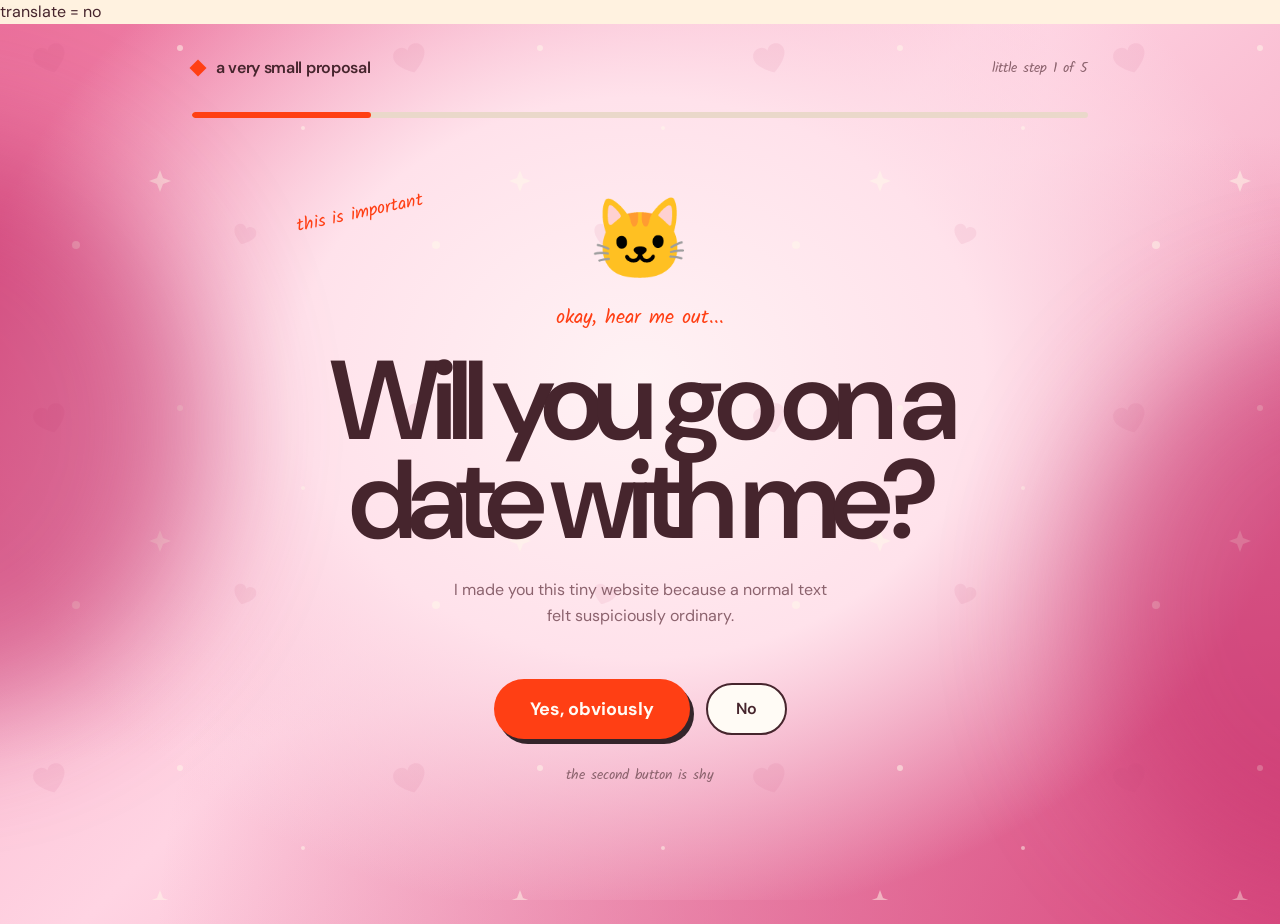
==== commit 4a732057: "Update index.html" ====
--- a/index.html
+++ b/index.html
@@ -1,5 +1,5 @@
 <!DOCTYPE html>
-<html lang="en">
+<html lang="en"> translate = no
 <head>
   <meta charset="UTF-8">
   <meta name="viewport" content="width=device-width, initial-scale=1.0, maximum-scale=1">
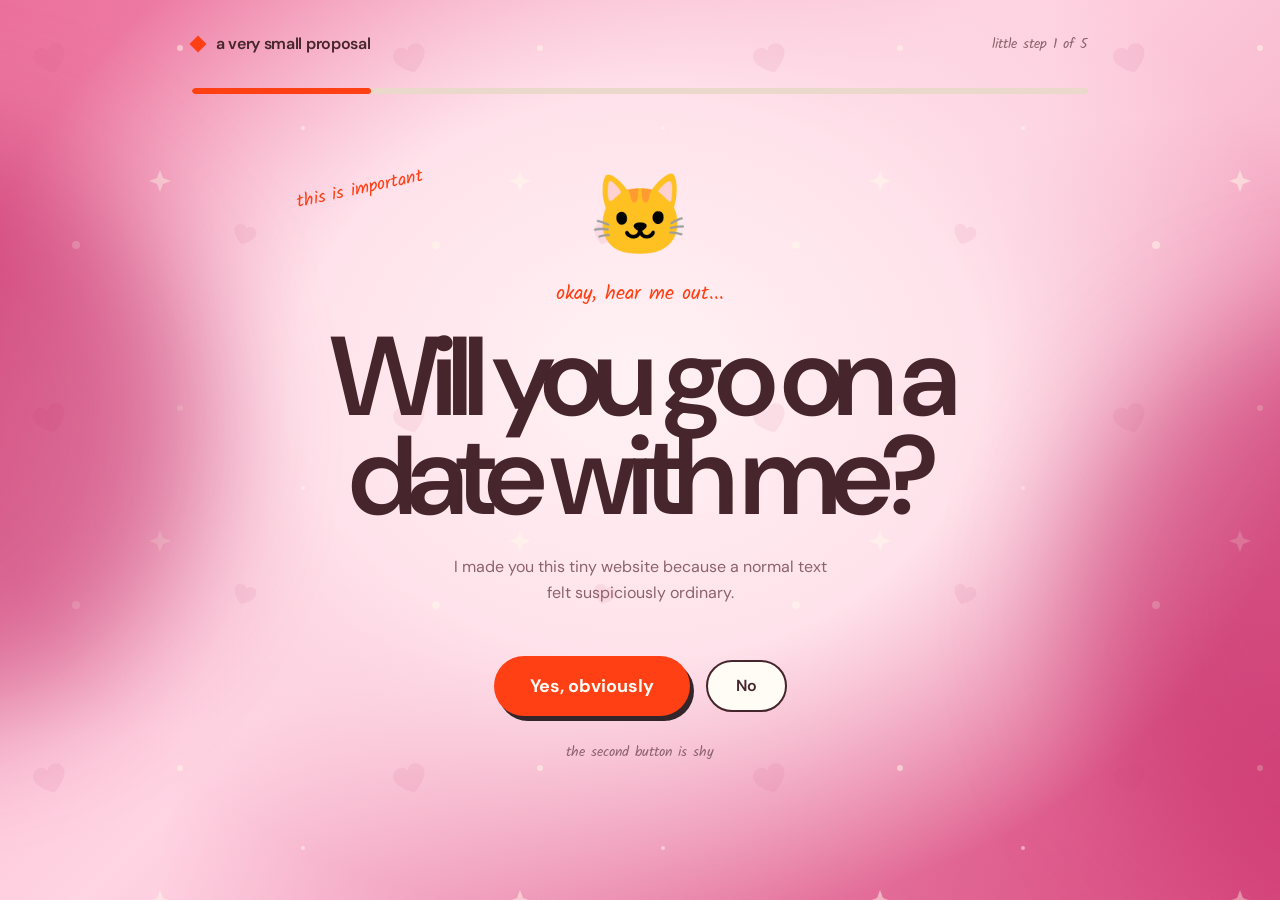
==== commit d8c26349: "Fix HTML syntax for translate attribute" ====
--- a/index.html
+++ b/index.html
@@ -1,5 +1,5 @@
 <!DOCTYPE html>
-<html lang="en"> translate = no
+<html lang="en" translate = "no">
 <head>
   <meta charset="UTF-8">
   <meta name="viewport" content="width=device-width, initial-scale=1.0, maximum-scale=1">
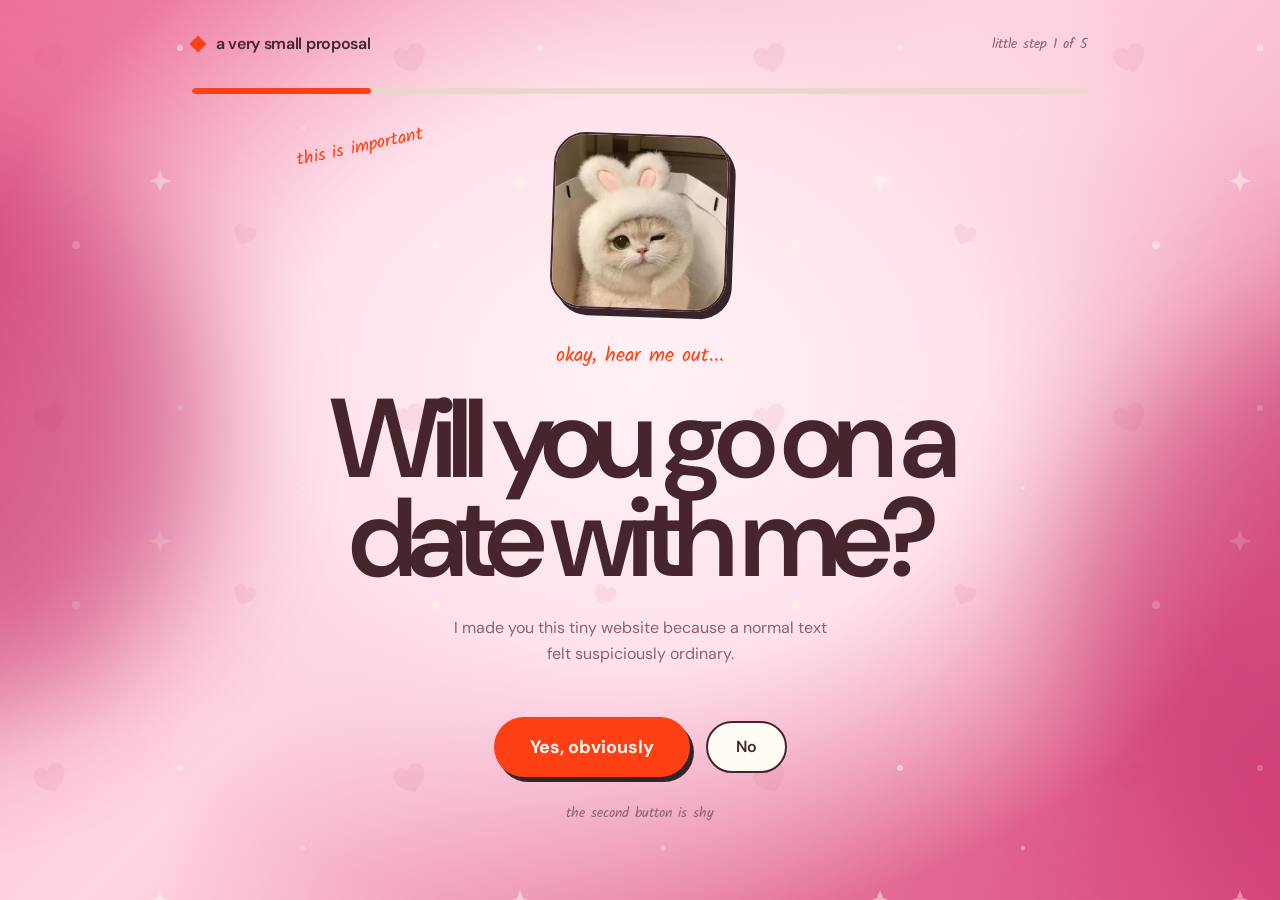
==== commit f21b8eb7: "Update image file names for food and flowers" ====
--- a/index.html
+++ b/index.html
@@ -52,16 +52,16 @@
 let step = 1;
 
 const FOOD = [
-  { id: "pasta", title: "Pasta place", sub: "twirly noodles, no judgment", img: "pasta.jpg", alt: "Pasta place inspiration" },
-  { id: "sushi", title: "Sushi", sub: "tiny bites, big opinions", img: "sushi.jpg", alt: "Sushi inspiration" },
-  { id: "tacos", title: "Tacos", sub: "extra salsa is implied", img: "tacos.jpg", alt: "Tacos inspiration" },
-  { id: "pizza", title: "Pizza", sub: "one slice becomes three", img: "pizza.jpg", alt: "Pizza inspiration" }
+  { id: "pasta",  title: "Pasta place", sub: "twirly noodles, no judgment",   img: "pasta.png",   alt: "Pasta place inspiration" },
+  { id: "pizza",  title: "Pizza",       sub: "one slice becomes three",       img: "pizza.png",   alt: "Pizza inspiration" },
+  { id: "german", title: "Deutsch",     sub: "schnitzel, braten, no regrets", img: "deutsch.png", alt: "Deutsche Küche" },
+  { id: "burger", title: "Burger",      sub: "both hands required",           img: "burger.png",  alt: "Burger" },
 ];
 const FLOWERS = [
-  { id: "pink", title: "Pink bouquet", sub: "soft, sweet, and very pretty", img: "pink-bouquet.jpg", alt: "Pink bouquet inspiration" },
-  { id: "yellow", title: "Yellow bouquet", sub: "bright enough to fix any bad day", img: "yellow-bouquet.jpg", alt: "Yellow bouquet inspiration" },
-  { id: "blue", title: "Blue bouquet", sub: "a little dreamy and unexpected", img: "blue-bouquet.jpg", alt: "Blue bouquet inspiration" },
-  { id: "red", title: "Red bouquet", sub: "dramatic in the nicest possible way", img: "red-bouquet.jpg", alt: "Red bouquet inspiration" }
+  { id: "pink", title: "Pink bouquet", sub: "soft, sweet, and very pretty", img: "pink-bouquet.png", alt: "Pink bouquet inspiration" },
+  { id: "yellow", title: "Yellow bouquet", sub: "bright enough to fix any bad day", img: "yellow-bouquet.png", alt: "Yellow bouquet inspiration" },
+  { id: "blue", title: "Blue bouquet", sub: "a little dreamy and unexpected", img: "blue-bouquet.png", alt: "Blue bouquet inspiration" },
+  { id: "red", title: "Red bouquet", sub: "dramatic in the nicest possible way", img: "red-bouquet.png", alt: "Red bouquet inspiration" }
 ];
 const DATES = [
   { id: "14", dow: "FRI", day: "14", mon: "JUN" },
